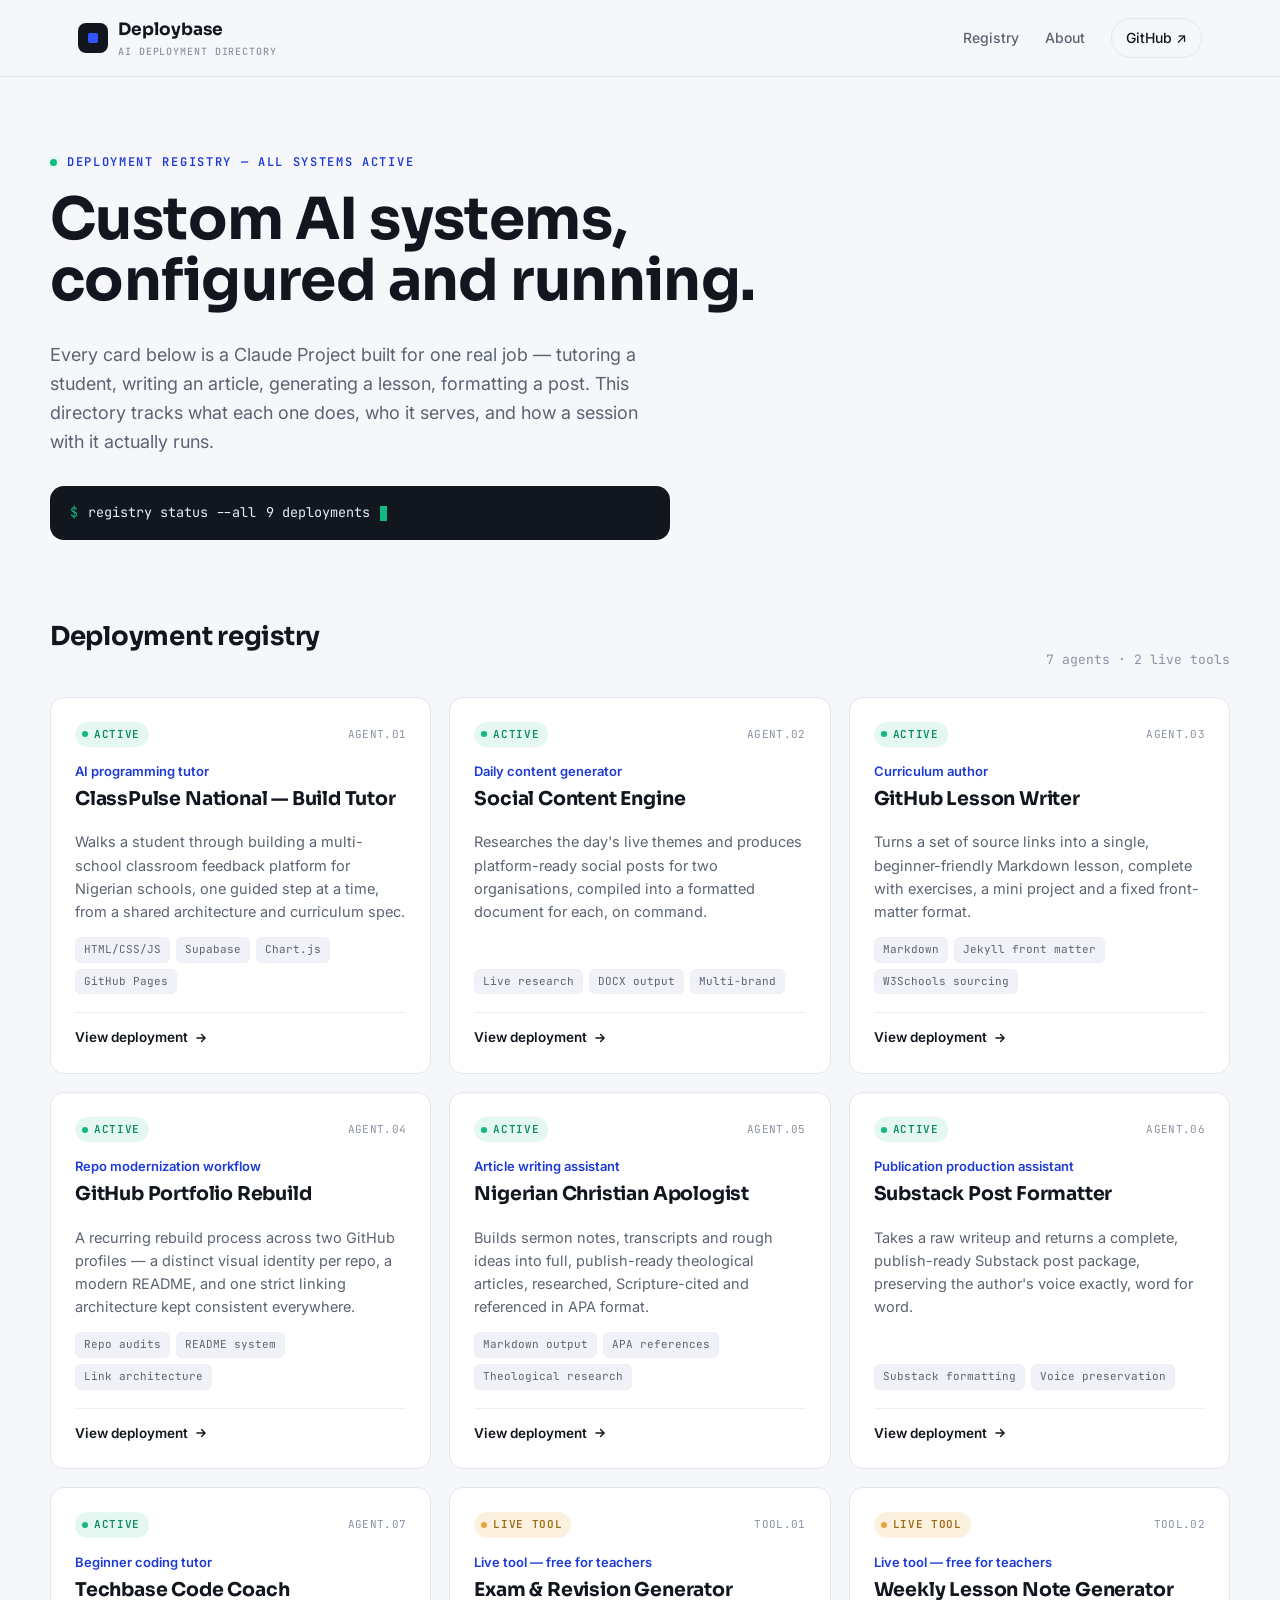
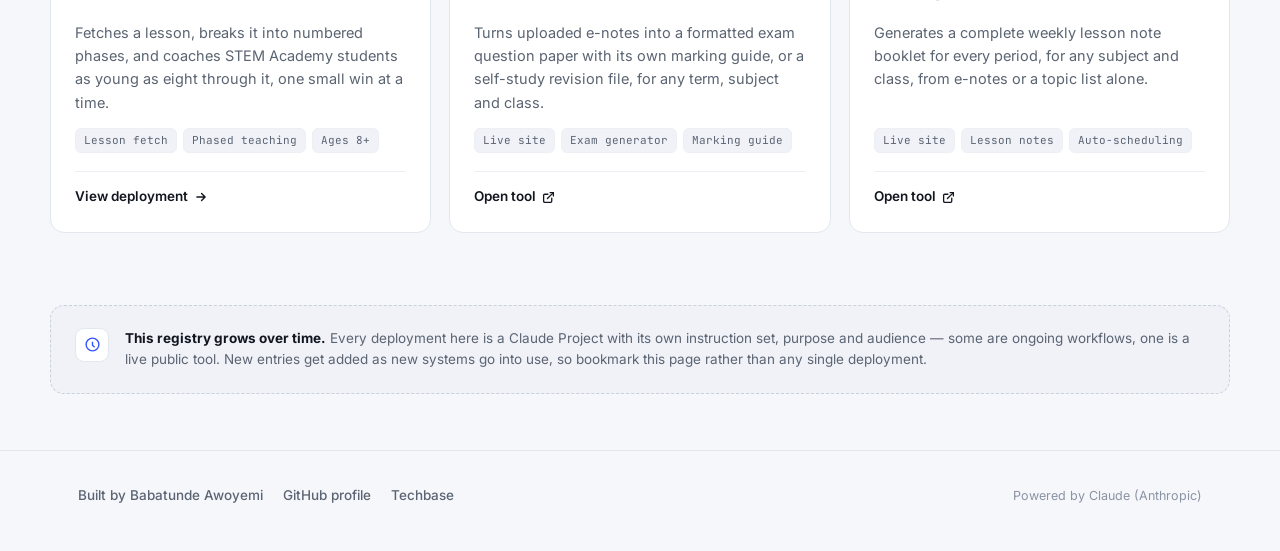
==== index.html @ 8029b816 "update" ====
<!doctype html>
<html lang="en">
<head>
<meta charset="utf-8">
<meta name="viewport" content="width=device-width, initial-scale=1">
<title>Deploybase — AI Deployment Directory</title>
<meta name="description" content="A directory of configured, deployed AI systems — programming tutors, content engines, writing assistants and live tools built by Babatunde Awoyemi / Techbase Consultant Services.">
<link rel="preconnect" href="https://fonts.googleapis.com">
<link rel="preconnect" href="https://fonts.gstatic.com" crossorigin>
<link href="https://fonts.googleapis.com/css2?family=Sora:wght@500;600;700&family=Inter:wght@400;500;600&family=JetBrains+Mono:wght@400;500;600;700&display=swap" rel="stylesheet">
<link rel="stylesheet" href="assets/css/style.css">
</head>
<body>

<header class="site-header">
  <div class="wrap bar">
    <div class="brand">
      <span class="brand-mark"></span>
      <div>
        Deploybase
        <small>AI deployment directory</small>
      </div>
    </div>
    <nav class="nav-links" data-nav>
      <a href="#registry">Registry</a>
      <a href="#about">About</a>
      <a class="cta" href="https://github.com/babatundeawo" target="_blank" rel="noopener">GitHub ↗</a>
    </nav>
    <button class="hamburger" data-hamburger aria-label="Open menu" aria-expanded="false"><span></span></button>
  </div>
</header>

<main>
  <section class="hero wrap">
    <div class="eyebrow"><span class="dot"></span>Deployment registry — all systems active</div>
    <h1>Custom AI systems, configured and running.</h1>
    <p class="lede">Every card below is a Claude Project built for one real job — tutoring a student, writing an article, generating a lesson, formatting a post. This directory tracks what each one does, who it serves, and how a session with it actually runs.</p>
    <div class="terminal">
      <span class="prompt">$</span> registry status --all
      <span id="term-count" class="mono">…</span>
      <span class="cursor"></span>
    </div>
  </section>

  <section class="section wrap" id="registry">
    <div class="section-head">
      <h2>Deployment registry</h2>
      <span class="count" id="deploy-count">loading…</span>
    </div>
    <div class="grid" id="deploy-grid">
      <p>Loading registry…</p>
    </div>
  </section>

  <section class="section wrap" id="about">
    <div class="note-card">
      <div class="icon">
        <svg width="17" height="17" viewBox="0 0 24 24" fill="none" stroke="#3355FF" stroke-width="2"><circle cx="12" cy="12" r="9"/><path d="M12 8v5l3 3"/></svg>
      </div>
      <p><strong>This registry grows over time.</strong> Every deployment here is a Claude Project with its own instruction set, purpose and audience — some are ongoing workflows, one is a live public tool. New entries get added as new systems go into use, so bookmark this page rather than any single deployment.</p>
    </div>
  </section>
</main>

<footer class="site-footer">
  <div class="wrap row">
    <div class="links">
      <span>Built by <a href="https://babatundeawo.github.io/" target="_blank" rel="noopener">Babatunde Awoyemi</a></span>
      <a href="https://github.com/babatundeawo" target="_blank" rel="noopener">GitHub profile</a>
      <a href="https://github.com/techbaseng" target="_blank" rel="noopener">Techbase</a>
    </div>
    <span class="fine">Powered by Claude (Anthropic)</span>
  </div>
</footer>

<script src="assets/data/projects.js"></script>
<script src="assets/js/main.js"></script>
</body>
</html>
---- assets/css/style.css ----
/* =========================================================
   Deploybase — AI Deployment Directory
   Design tokens
========================================================= */
:root{
  --paper:      #F6F7FB;
  --surface:    #FFFFFF;
  --surface-2:  #F0F2F8;
  --ink:        #12161F;
  --ink-soft:   #5B6472;
  --ink-faint:  #8A93A3;
  --line:       #E2E6EE;
  --line-soft:  #EDEFF5;
  --accent:     #3355FF;
  --accent-ink: #1E3AD6;
  --accent-soft:#EAEEFF;
  --live:       #10B981;
  --live-soft:  #E4F8F1;
  --amber:      #E8A33D;
  --amber-soft: #FCF1DF;

  --font-display: 'Sora', 'Segoe UI', sans-serif;
  --font-body:    'Inter', 'Segoe UI', sans-serif;
  --font-mono:    'JetBrains Mono', 'SFMono-Regular', Consolas, monospace;

  --radius: 14px;
  --radius-sm: 8px;
  --max: 1180px;
}

*{ box-sizing:border-box; }
html{ scroll-behavior:smooth; }
body{
  margin:0;
  background:var(--paper);
  color:var(--ink);
  font-family:var(--font-body);
  font-size:16px;
  line-height:1.6;
  -webkit-font-smoothing:antialiased;
}
img{ max-width:100%; display:block; }
a{ color:inherit; text-decoration:none; }
:focus-visible{ outline:2px solid var(--accent); outline-offset:3px; border-radius:4px; }

.wrap{ max-width:var(--max); margin:0 auto; padding:0 28px; }

h1,h2,h3{ font-family:var(--font-display); font-weight:700; margin:0 0 .5em; letter-spacing:-0.01em; }
p{ margin:0 0 1em; color:var(--ink-soft); }
code, .mono{ font-family:var(--font-mono); }

/* =========================================================
   Header
========================================================= */
.site-header{
  position:sticky; top:0; z-index:40;
  background:rgba(246,247,251,0.86);
  backdrop-filter:blur(10px);
  border-bottom:1px solid var(--line);
}
.site-header .bar{
  display:flex; align-items:center; justify-content:space-between;
  padding:16px 28px;
}
.brand{ display:flex; align-items:center; gap:10px; font-family:var(--font-display); font-weight:700; font-size:17px; color:var(--ink); }
.brand-mark{
  width:30px; height:30px; border-radius:8px;
  background:var(--ink);
  display:flex; align-items:center; justify-content:center;
  position:relative;
}
.brand-mark::before{
  content:"";
  width:10px; height:10px; border-radius:2px;
  background:var(--accent);
}
.brand small{
  display:block; font-family:var(--font-mono); font-weight:500; font-size:10px;
  letter-spacing:.09em; color:var(--ink-faint); text-transform:uppercase; margin-top:1px;
}
.nav-links{ display:flex; align-items:center; gap:26px; font-size:14px; font-weight:500; }
.nav-links a{ color:var(--ink-soft); transition:color .15s ease; }
.nav-links a:hover{ color:var(--ink); }
.nav-links .cta{
  color:var(--ink); border:1px solid var(--line); padding:8px 14px; border-radius:999px;
  display:flex; align-items:center; gap:6px;
}
.nav-links .cta:hover{ border-color:var(--accent); color:var(--accent-ink); }

/* Hamburger (hidden on desktop, shown at the mobile breakpoint below) */
.hamburger{
  display:none; background:none; border:1px solid var(--line); border-radius:8px;
  width:38px; height:38px; cursor:pointer; flex-shrink:0;
}
.hamburger span, .hamburger::before, .hamburger::after{
  content:""; display:block; height:2px; background:var(--ink); margin:5px auto; width:18px;
}
.back-link{
  display:inline-flex; align-items:center; gap:6px; font-size:13px; font-weight:600;
  color:var(--ink-soft); font-family:var(--font-mono); letter-spacing:.02em;
}
.back-link:hover{ color:var(--accent-ink); }

/* =========================================================
   Hero / status strip
========================================================= */
.hero{ padding:76px 0 40px; }
.eyebrow{
  font-family:var(--font-mono); font-size:12px; letter-spacing:.14em; text-transform:uppercase;
  color:var(--accent-ink); font-weight:600; margin-bottom:18px; display:flex; align-items:center; gap:10px;
}
.eyebrow .dot{ width:7px; height:7px; border-radius:50%; background:var(--live); box-shadow:0 0 0 3px var(--live-soft); }
.hero h1{ font-size:clamp(34px, 5.4vw, 58px); line-height:1.05; max-width:780px; }
.hero .lede{ font-size:18px; max-width:600px; color:var(--ink-soft); margin-bottom:30px; }

.terminal{
  background:var(--ink); color:#E7EBFF; border-radius:var(--radius);
  padding:16px 20px; font-family:var(--font-mono); font-size:13.5px;
  display:flex; align-items:center; gap:10px; max-width:620px; overflow-x:auto;
  white-space:nowrap;
}
.terminal .prompt{ color:var(--live); }
.terminal .cursor{
  display:inline-block; width:7px; height:15px; background:var(--live);
  animation:blink 1.1s steps(1) infinite; vertical-align:-2px;
}
@keyframes blink{ 50%{ opacity:0; } }

/* =========================================================
   Section headers
========================================================= */
.section{ padding:36px 0; }
.section-head{ display:flex; align-items:flex-end; justify-content:space-between; gap:20px; margin-bottom:26px; flex-wrap:wrap; }
.section-head h2{ font-size:26px; }
.section-head .count{ font-family:var(--font-mono); font-size:13px; color:var(--ink-faint); }

/* =========================================================
   Deployment cards (hub grid)
========================================================= */
.grid{ display:grid; grid-template-columns:repeat(auto-fill, minmax(320px, 1fr)); gap:18px; }

.card{
  background:var(--surface); border:1px solid var(--line); border-radius:var(--radius);
  padding:24px; display:flex; flex-direction:column; gap:14px;
  transition:transform .18s ease, box-shadow .18s ease, border-color .18s ease;
}
.card:hover{ transform:translateY(-3px); box-shadow:0 14px 30px -18px rgba(18,22,31,0.28); border-color:#D7DDEA; }

.card-top{ display:flex; align-items:center; justify-content:space-between; }
.status{
  display:inline-flex; align-items:center; gap:6px; font-family:var(--font-mono); font-size:11px;
  font-weight:600; letter-spacing:.06em; text-transform:uppercase; padding:4px 9px 4px 7px;
  border-radius:999px; background:var(--live-soft); color:#0C8A63;
}
.status .dot{ width:6px; height:6px; border-radius:50%; background:var(--live); }
.status.tool{ background:var(--amber-soft); color:#9C6A16; }
.status.tool .dot{ background:var(--amber); }
.card-id{ font-family:var(--font-mono); font-size:11px; color:var(--ink-faint); letter-spacing:.03em; }

.card h3{ font-size:19px; margin-bottom:2px; }
.card .role{ font-size:13px; font-weight:600; color:var(--accent-ink); margin-bottom:2px; }
.card p{ font-size:14.5px; margin-bottom:0; flex:1; }

.chips{ display:flex; flex-wrap:wrap; gap:6px; }
.chip{
  font-family:var(--font-mono); font-size:11px; color:var(--ink-soft); background:var(--surface-2);
  border:1px solid var(--line-soft); padding:3px 8px; border-radius:6px;
}

.card-cta{
  display:flex; align-items:center; gap:6px; font-size:13.5px; font-weight:600; color:var(--ink);
  margin-top:4px; padding-top:14px; border-top:1px solid var(--line-soft);
}
.card:hover .card-cta{ color:var(--accent-ink); }
.card-cta svg{ transition:transform .18s ease; }
.card:hover .card-cta svg{ transform:translateX(3px); }

/* =========================================================
   Note / callout card
========================================================= */
.note-card{
  border:1px dashed #C9D0DE; border-radius:var(--radius); padding:22px 24px;
  display:flex; gap:16px; align-items:flex-start; background:var(--surface-2);
}
.note-card .icon{ width:34px; height:34px; border-radius:9px; background:var(--surface); border:1px solid var(--line); display:flex; align-items:center; justify-content:center; flex-shrink:0; }
.note-card p{ margin:0; font-size:13.5px; }
.note-card strong{ color:var(--ink); }

/* =========================================================
   Project detail page
========================================================= */
.page-head{ padding:52px 0 30px; border-bottom:1px solid var(--line); }
.page-head .meta-row{ display:flex; align-items:center; gap:12px; margin-bottom:18px; flex-wrap:wrap; }
.page-head h1{ font-size:clamp(30px,4.6vw,44px); max-width:760px; }
.page-head .role{ font-family:var(--font-mono); font-size:13.5px; color:var(--accent-ink); font-weight:600; margin-bottom:14px; }
.page-head .lede{ font-size:17px; max-width:700px; }

.meta-grid{
  display:grid; grid-template-columns:repeat(auto-fit,minmax(150px,1fr)); gap:1px;
  background:var(--line); border:1px solid var(--line); border-radius:var(--radius-sm); overflow:hidden; margin-top:24px;
}
.meta-grid .cell{ background:var(--surface); padding:14px 16px; }
.meta-grid .cell .label{ font-family:var(--font-mono); font-size:10.5px; letter-spacing:.08em; text-transform:uppercase; color:var(--ink-faint); margin-bottom:5px; }
.meta-grid .cell .value{ font-size:14px; font-weight:600; color:var(--ink); }

.content{ padding:44px 0; }
.content .block{ margin-bottom:44px; }
.content h2{ font-size:22px; margin-bottom:14px; }
.content h2 .tag{ font-family:var(--font-mono); font-size:12px; color:var(--ink-faint); font-weight:500; margin-right:10px; }
.content .lead-text{ font-size:16px; }
.content ul, .content ol{ padding-left:20px; margin:0 0 1em; color:var(--ink-soft); }
.content li{ margin-bottom:8px; }
.content li strong{ color:var(--ink); }

.step-list{ list-style:none; padding:0; margin:0; counter-reset:step; display:flex; flex-direction:column; gap:0; }
.step-list li{
  counter-increment:step; position:relative; padding:18px 0 18px 46px; border-top:1px solid var(--line-soft);
  margin:0;
}
.step-list li:first-child{ border-top:none; }
.step-list li::before{
  content:counter(step, decimal-leading-zero); position:absolute; left:0; top:18px;
  font-family:var(--font-mono); font-size:12px; color:var(--accent-ink); font-weight:700;
  background:var(--accent-soft); width:26px; height:26px; border-radius:7px; display:flex; align-items:center; justify-content:center;
}
.step-list strong{ display:block; color:var(--ink); margin-bottom:3px; font-size:15px; }
.step-list span{ font-size:14px; color:var(--ink-soft); }

.rule-grid{ display:grid; grid-template-columns:repeat(auto-fit,minmax(260px,1fr)); gap:14px; }
.rule{ background:var(--surface); border:1px solid var(--line); border-radius:var(--radius-sm); padding:18px 20px; }
.rule .k{ font-family:var(--font-mono); font-size:11px; color:var(--accent-ink); text-transform:uppercase; letter-spacing:.06em; font-weight:700; margin-bottom:8px; }
.rule p{ font-size:14px; margin:0; }

table.flow{ width:100%; border-collapse:collapse; font-size:14px; }
table.flow th, table.flow td{ text-align:left; padding:12px 14px; border-bottom:1px solid var(--line-soft); }
table.flow th{ font-family:var(--font-mono); font-size:11px; text-transform:uppercase; letter-spacing:.06em; color:var(--ink-faint); font-weight:600; }
table.flow td.cmd{ font-family:var(--font-mono); color:var(--accent-ink); font-weight:600; white-space:nowrap; }

.stack-row{ display:flex; flex-wrap:wrap; gap:8px; }
.stack-row .chip{ font-size:12px; padding:5px 10px; }

.cta-band{
  border-radius:var(--radius); background:var(--ink); color:#fff; padding:34px 32px;
  display:flex; align-items:center; justify-content:space-between; gap:24px; flex-wrap:wrap;
}
.cta-band h3{ color:#fff; font-size:19px; margin-bottom:4px; }
.cta-band p{ color:#AEB6C9; margin:0; font-size:13.5px; }
.btn{
  display:inline-flex; align-items:center; gap:8px; background:var(--accent); color:#fff;
  padding:11px 18px; border-radius:999px; font-weight:600; font-size:14px; white-space:nowrap;
  transition:background .15s ease;
}
.btn:hover{ background:var(--accent-ink); }
.btn.ghost{ background:transparent; border:1px solid #3B4356; color:#fff; }
.btn.ghost:hover{ background:#1B2030; }

/* =========================================================
   Footer
========================================================= */
.site-footer{ border-top:1px solid var(--line); padding:34px 0 44px; margin-top:20px; }
.site-footer .row{ display:flex; justify-content:space-between; align-items:center; gap:20px; flex-wrap:wrap; }
.site-footer .links{ display:flex; gap:20px; font-size:13.5px; font-weight:500; color:var(--ink-soft); flex-wrap:wrap; }
.site-footer .links a:hover{ color:var(--accent-ink); }
.site-footer .fine{ font-size:12.5px; color:var(--ink-faint); }

@media (max-width:720px){
  .wrap{ padding:0 20px; }
  .site-header .bar{ padding:14px 20px; }

  .nav-links{
    position:fixed; inset:64px 16px auto 16px; z-index:50;
    flex-direction:column; align-items:stretch; gap:4px;
    background:var(--surface); border:1px solid var(--line); border-radius:var(--radius-sm);
    padding:12px; box-shadow:0 14px 30px -18px rgba(18,22,31,0.32);
    transform:translateY(-8px); opacity:0; pointer-events:none; transition:transform .18s ease, opacity .18s ease;
  }
  .nav-links.is-open{ transform:translateY(0); opacity:1; pointer-events:auto; }
  .nav-links a{ padding:10px 10px; border-radius:6px; }
  .nav-links .cta{ justify-content:center; }
  .hamburger{ display:block; }

  .hero{ padding:44px 0 28px; }
  .hero .lede{ font-size:16px; }
  .terminal{ font-size:12.5px; padding:14px 16px; }
  .grid{ grid-template-columns:1fr; }
  .card{ padding:20px; }
  .card-cta svg{ display:none; }

  .cta-band{ padding:26px 22px; flex-direction:column; align-items:flex-start; }
  .content{ padding:32px 0; }
  .page-head{ padding:38px 0 24px; }
  .site-footer .row{ flex-direction:column; align-items:flex-start; gap:10px; }
}

@media (max-width:400px){
  .wrap{ padding:0 16px; }
  .site-header .bar{ padding:12px 16px; }
}
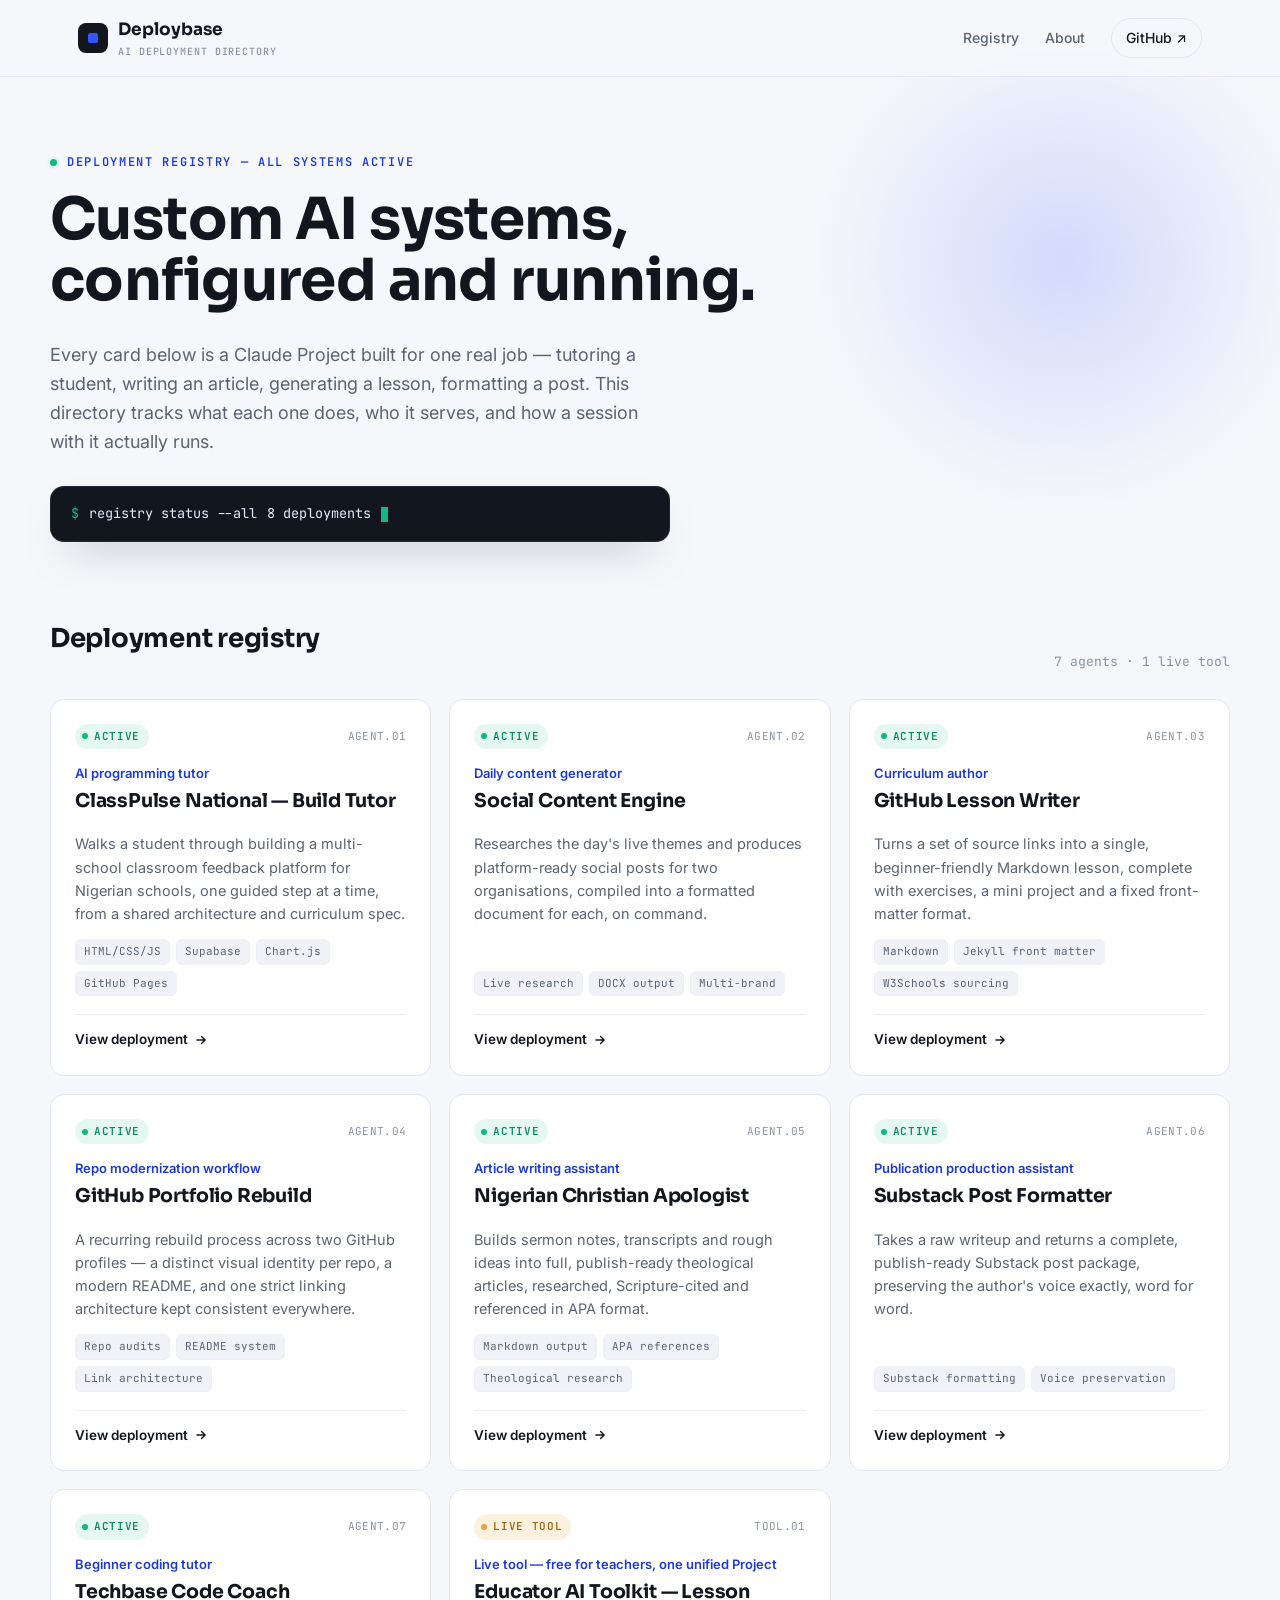
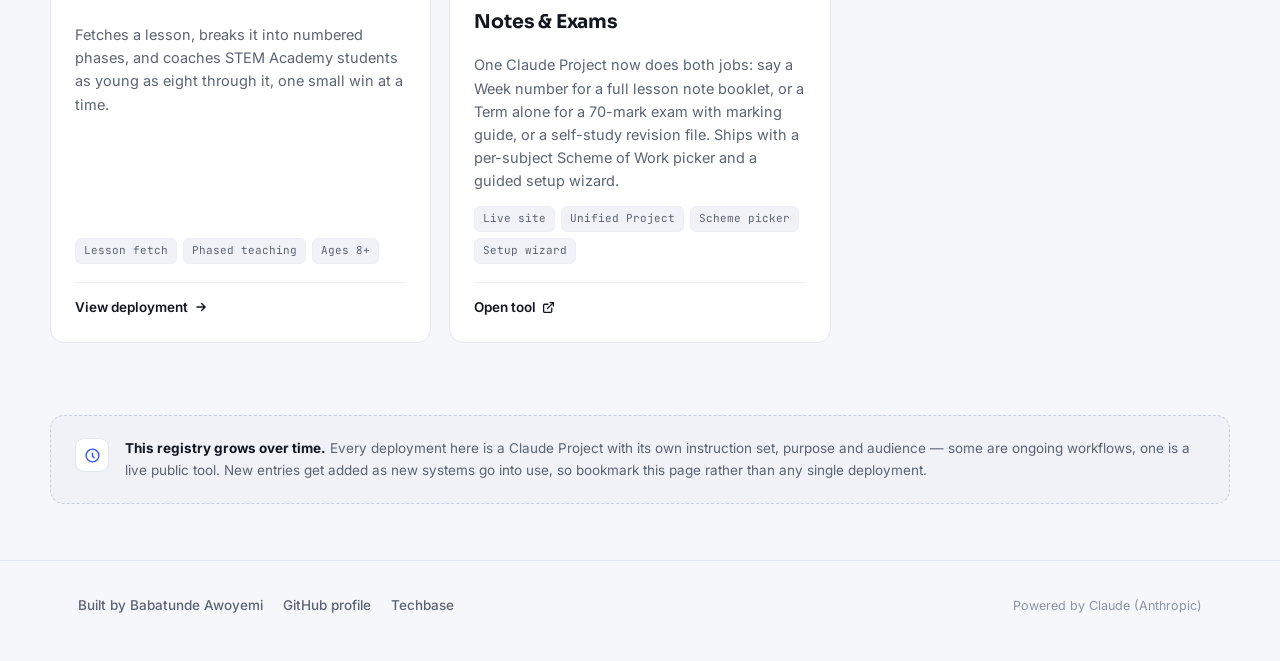
==== commit 47a8c888: "Add premium UI and consolidate educator tools Introduces a shared premium CSS/JS layer across Deploy" ====
--- a/index.html
+++ b/index.html
@@ -5,6 +5,13 @@
 <meta name="viewport" content="width=device-width, initial-scale=1">
 <title>Deploybase — AI Deployment Directory</title>
 <meta name="description" content="A directory of configured, deployed AI systems — programming tutors, content engines, writing assistants and live tools built by Babatunde Awoyemi / Techbase Consultant Services.">
+<meta name="theme-color" content="#3355FF">
+<link rel="icon" href="data:image/svg+xml,%3Csvg xmlns='http://www.w3.org/2000/svg' viewBox='0 0 24 24'%3E%3Crect width='24' height='24' rx='6' fill='%2312161F'/%3E%3Crect x='9' y='9' width='6' height='6' rx='1.5' fill='%233355FF'/%3E%3C/svg%3E">
+<meta property="og:type" content="website">
+<meta property="og:site_name" content="Deploybase">
+<meta property="og:title" content="Deploybase — AI Deployment Directory">
+<meta property="og:description" content="A directory of configured, deployed AI systems built by Babatunde Awoyemi / Techbase Consultant Services.">
+<meta name="twitter:card" content="summary">
 <link rel="preconnect" href="https://fonts.googleapis.com">
 <link rel="preconnect" href="https://fonts.gstatic.com" crossorigin>
 <link href="https://fonts.googleapis.com/css2?family=Sora:wght@500;600;700&family=Inter:wght@400;500;600&family=JetBrains+Mono:wght@400;500;600;700&display=swap" rel="stylesheet">
--- a/assets/css/style.css
+++ b/assets/css/style.css
@@ -296,3 +296,123 @@
   .wrap{ padding:0 16px; }
   .site-header .bar{ padding:12px 16px; }
 }
+
+/* =========================================================
+   Premium layer — senior-team pass
+========================================================= */
+
+/* ---- Smoother global motion ---- */
+a, .btn, .card, .status, .chip, .hamburger span, .nav-links .cta{
+  transition: transform .28s cubic-bezier(.22,1,.36,1), box-shadow .28s cubic-bezier(.22,1,.36,1),
+              background-color .2s ease, border-color .2s ease, color .2s ease, opacity .3s ease;
+}
+
+/* ---- Scroll progress bar ---- */
+.scroll-progress{
+  position:fixed; top:0; left:0; height:3px; width:0%; z-index:100;
+  background:linear-gradient(90deg, var(--accent), var(--live));
+  box-shadow:0 0 12px color-mix(in srgb, var(--accent) 55%, transparent);
+}
+
+/* ---- Header elevation on scroll ---- */
+.site-header{ transition:box-shadow .25s ease, background-color .25s ease, border-color .25s ease; }
+.site-header.is-scrolled{ box-shadow:0 10px 30px -18px rgba(18,22,31,.35); border-bottom-color:color-mix(in srgb, var(--accent) 20%, var(--line)); }
+
+/* ---- Back-to-top ---- */
+.back-to-top{
+  position:fixed; right:20px; bottom:20px; z-index:90;
+  width:44px; height:44px; border-radius:50%;
+  background:var(--ink); color:#fff; border:none; cursor:pointer;
+  display:flex; align-items:center; justify-content:center;
+  box-shadow:0 12px 28px -10px rgba(18,22,31,.45);
+  opacity:0; transform:translateY(12px) scale(.9); pointer-events:none;
+}
+.back-to-top svg{ width:18px; height:18px; }
+.back-to-top.is-visible{ opacity:1; transform:translateY(0) scale(1); pointer-events:auto; }
+.back-to-top:hover{ background:var(--accent); transform:translateY(-3px) scale(1.04); }
+
+/* ---- Buttons / CTA: shine sweep ---- */
+.btn, .nav-links .cta{ position:relative; overflow:hidden; isolation:isolate; }
+.btn::after, .nav-links .cta::after{
+  content:""; position:absolute; inset:0; z-index:-1;
+  background:linear-gradient(115deg, transparent 30%, color-mix(in srgb, white 30%, transparent) 48%, transparent 65%);
+  transform:translateX(-120%); transition:transform .55s ease;
+}
+.btn:hover::after, .nav-links .cta:hover::after{ transform:translateX(120%); }
+.btn:active{ transform:translateY(1px) scale(.98); }
+
+/* ---- Cards: depth + cursor spotlight ---- */
+.card{ isolation:isolate; }
+.card::before{
+  content:""; position:absolute; inset:0; z-index:-1; opacity:0; pointer-events:none; border-radius:inherit;
+  background:radial-gradient(220px circle at var(--mx,50%) var(--my,50%), color-mix(in srgb, var(--accent) 14%, transparent), transparent 70%);
+  transition:opacity .35s ease;
+}
+.card:hover::before{ opacity:1; }
+.card:hover{ box-shadow:0 22px 44px -22px rgba(18,22,31,.32), 0 2px 8px -2px rgba(18,22,31,.06); }
+
+/* ---- Eyebrow: live pulse ring ---- */
+.eyebrow .dot{ animation:pulse-ring 2.2s ease-out infinite; }
+@keyframes pulse-ring{
+  0%   { box-shadow:0 0 0 0 color-mix(in srgb, var(--live) 55%, transparent); }
+  70%  { box-shadow:0 0 0 9px color-mix(in srgb, var(--live) 0%, transparent); }
+  100% { box-shadow:0 0 0 0 color-mix(in srgb, var(--live) 0%, transparent); }
+}
+
+/* ---- Hero: drifting gradient orbs + refined terminal ---- */
+.hero{ position:relative; isolation:isolate; }
+.hero::after{
+  content:""; position:absolute; z-index:-1; inset:-15% -8% auto auto; width:520px; height:520px;
+  background:radial-gradient(circle, color-mix(in srgb, var(--accent) 18%, transparent), transparent 68%);
+  animation:drift 16s ease-in-out infinite alternate;
+}
+@keyframes drift{ from{ transform:translate(0,0) scale(1); } to{ transform:translate(-30px,24px) scale(1.08); } }
+.terminal{ box-shadow:0 20px 44px -22px rgba(18,22,31,.5); border:1px solid rgba(231,235,255,.08); }
+
+/* ---- Scroll-reveal ---- */
+.reveal{ opacity:0; transform:translateY(16px); transition:opacity .6s cubic-bezier(.22,1,.36,1), transform .6s cubic-bezier(.22,1,.36,1); }
+.reveal.is-visible{ opacity:1; transform:translateY(0); }
+
+/* ---- Hamburger → X morph ---- */
+.hamburger[aria-expanded="true"] span{ background:transparent; }
+.hamburger[aria-expanded="true"]::before{ transform:translateY(5px) rotate(45deg); }
+.hamburger[aria-expanded="true"]::after{ transform:translateY(-5px) rotate(-45deg); }
+.hamburger::before, .hamburger::after{ transition:transform .2s ease; }
+
+/* ---- Footer link underline sweep ---- */
+.site-footer .links a{ position:relative; }
+.site-footer .links a::after{
+  content:""; position:absolute; left:0; right:100%; bottom:-3px; height:1px; background:var(--accent-ink);
+  transition:right .22s ease;
+}
+.site-footer .links a:hover::after{ right:0; }
+
+/* ---- Reduced motion ---- */
+@media (prefers-reduced-motion: reduce){
+  *, *::before, *::after{ animation-duration:.001ms !important; animation-iteration-count:1 !important; transition-duration:.001ms !important; }
+  .reveal{ opacity:1; transform:none; }
+}
+
+/* ---- Auto dark mode (follows system) ---- */
+@media (prefers-color-scheme: dark){
+  :root{
+    --paper:     #0B0C10;
+    --surface:   #14161C;
+    --surface-2: #1B1E26;
+    --ink:       #EDEFF5;
+    --ink-soft:  #A9AFBD;
+    --ink-faint: #757D8C;
+    --line:      #262A35;
+    --line-soft: #1F222B;
+    --accent-soft:#1B2140;
+    --live-soft: #0E2A22;
+    --amber-soft:#2B2210;
+  }
+  .site-header{ background:color-mix(in srgb, var(--paper) 80%, transparent); }
+  .terminal{ background:#000; }
+  .cta-band{ background:#000; }
+}
+
+@media (max-width:480px){
+  .back-to-top{ right:14px; bottom:14px; width:40px; height:40px; }
+}
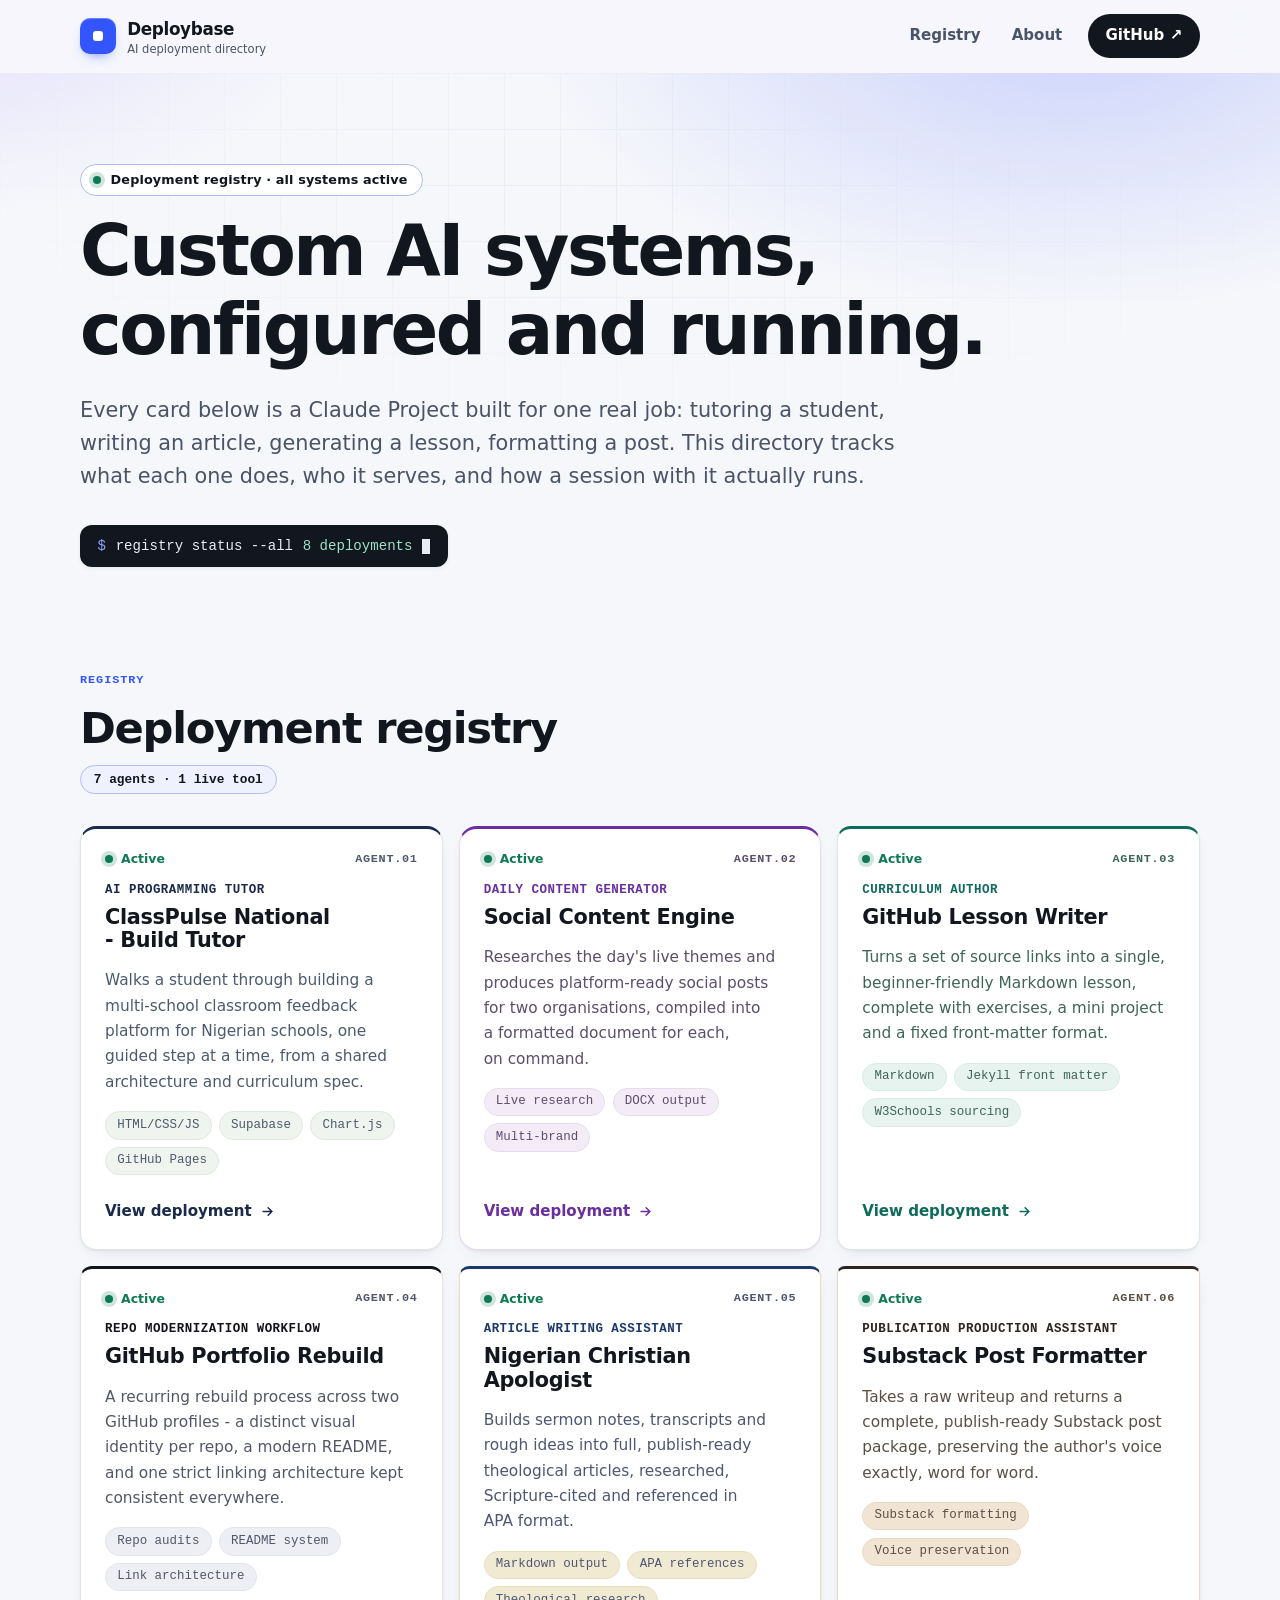
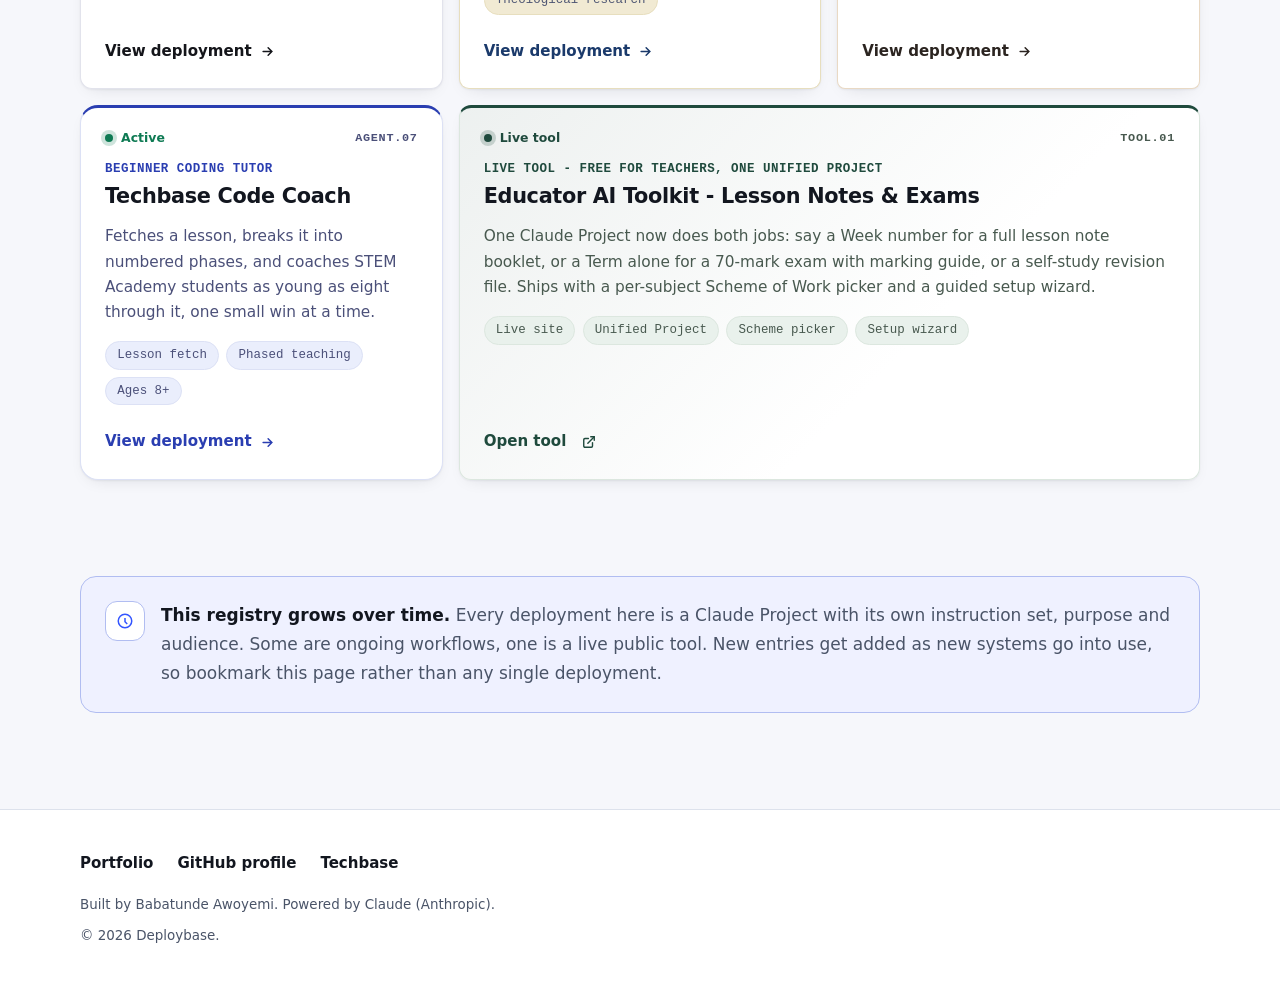
==== commit f63369ad: "update" ====
--- a/index.html
+++ b/index.html
@@ -1,86 +1,202 @@
 <!doctype html>
-<html lang="en">
+<html lang="en" data-theme="deploybase">
 <head>
 <meta charset="utf-8">
-<meta name="viewport" content="width=device-width, initial-scale=1">
-<title>Deploybase — AI Deployment Directory</title>
-<meta name="description" content="A directory of configured, deployed AI systems — programming tutors, content engines, writing assistants and live tools built by Babatunde Awoyemi / Techbase Consultant Services.">
-<meta name="theme-color" content="#3355FF">
-<link rel="icon" href="data:image/svg+xml,%3Csvg xmlns='http://www.w3.org/2000/svg' viewBox='0 0 24 24'%3E%3Crect width='24' height='24' rx='6' fill='%2312161F'/%3E%3Crect x='9' y='9' width='6' height='6' rx='1.5' fill='%233355FF'/%3E%3C/svg%3E">
+<meta name="viewport" content="width=device-width, initial-scale=1, viewport-fit=cover">
+<title>Deploybase - AI Deployment Directory</title>
+<meta name="description" content="A directory of configured, deployed AI systems: programming tutors, content engines, writing assistants and live tools built by Babatunde Awoyemi / Techbase Consultant Services.">
+<link rel="canonical" href="https://babatundeawo.github.io/deploybase/">
+<meta name="theme-color" content="#3355ff">
+<meta http-equiv="Content-Security-Policy" content="default-src 'self'; script-src 'self'; style-src 'self' https://fonts.googleapis.com; font-src https://fonts.gstatic.com; img-src 'self' data:; connect-src 'self'; base-uri 'self'; form-action 'none'; object-src 'none'">
+<meta name="referrer" content="strict-origin-when-cross-origin">
+<link rel="icon" href="favicon.svg" type="image/svg+xml">
+<link rel="icon" href="favicon.ico" sizes="48x48">
+<link rel="apple-touch-icon" href="apple-touch-icon.png">
+<link rel="manifest" href="manifest.webmanifest">
 <meta property="og:type" content="website">
 <meta property="og:site_name" content="Deploybase">
-<meta property="og:title" content="Deploybase — AI Deployment Directory">
-<meta property="og:description" content="A directory of configured, deployed AI systems built by Babatunde Awoyemi / Techbase Consultant Services.">
-<meta name="twitter:card" content="summary">
+<meta property="og:title" content="Deploybase - AI Deployment Directory">
+<meta property="og:description" content="A directory of configured, deployed AI systems: programming tutors, content engines, writing assistants and live tools built by Babatunde Awoyemi / Techbase Consultant Services.">
+<meta property="og:url" content="https://babatundeawo.github.io/deploybase/">
+<meta property="og:image" content="https://babatundeawo.github.io/deploybase/assets/img/og/deploybase.png">
+<meta property="og:image:width" content="1200">
+<meta property="og:image:height" content="630">
+<meta property="og:image:alt" content="Deploybase - AI Deployment Directory">
+<meta name="twitter:card" content="summary_large_image">
+<meta name="twitter:title" content="Deploybase - AI Deployment Directory">
+<meta name="twitter:description" content="A directory of configured, deployed AI systems: programming tutors, content engines, writing assistants and live tools built by Babatunde Awoyemi / Techbase Consultant Services.">
+<meta name="twitter:image" content="https://babatundeawo.github.io/deploybase/assets/img/og/deploybase.png">
 <link rel="preconnect" href="https://fonts.googleapis.com">
 <link rel="preconnect" href="https://fonts.gstatic.com" crossorigin>
-<link href="https://fonts.googleapis.com/css2?family=Sora:wght@500;600;700&family=Inter:wght@400;500;600&family=JetBrains+Mono:wght@400;500;600;700&display=swap" rel="stylesheet">
-<link rel="stylesheet" href="assets/css/style.css">
+<link rel="stylesheet" href="https://fonts.googleapis.com/css2?family=Sora:wght@500;600;700&family=Inter:wght@400;500;600&family=JetBrains+Mono:wght@500;600&display=swap">
+<link rel="stylesheet" href="assets/css/site.css">
+<link rel="stylesheet" href="assets/css/themes.css">
+<script src="assets/js/site.js" defer></script>
+<!-- ld:start -->
+<script type="application/ld+json">{"@context":"https://schema.org","@type":"CollectionPage","name":"Deploybase - AI Deployment Directory","url":"https://babatundeawo.github.io/deploybase/","inLanguage":"en","author":{"@type":"Person","name":"Babatunde Awoyemi","url":"https://babatundeawo.github.io/"},"mainEntity":{"@type":"ItemList","numberOfItems":8,"itemListElement":[{"@type":"ListItem","position":1,"name":"ClassPulse National - Build Tutor","url":"https://babatundeawo.github.io/deploybase/classpulse-national/"},{"@type":"ListItem","position":2,"name":"Social Content Engine","url":"https://babatundeawo.github.io/deploybase/social-content-engine/"},{"@type":"ListItem","position":3,"name":"GitHub Lesson Writer","url":"https://babatundeawo.github.io/deploybase/github-lesson-writer/"},{"@type":"ListItem","position":4,"name":"GitHub Portfolio Rebuild","url":"https://babatundeawo.github.io/deploybase/github-portfolio-rebuild/"},{"@type":"ListItem","position":5,"name":"Nigerian Christian Apologist","url":"https://babatundeawo.github.io/deploybase/nigerian-christian-apologist/"},{"@type":"ListItem","position":6,"name":"Substack Post Formatter","url":"https://babatundeawo.github.io/deploybase/substack-post-formatter/"},{"@type":"ListItem","position":7,"name":"Techbase Code Coach","url":"https://babatundeawo.github.io/deploybase/techbase-code-coach/"},{"@type":"ListItem","position":8,"name":"Educator AI Toolkit - Lesson Notes & Exams","url":"https://babatundeawo.github.io/educator-ai-toolkit/"}]}}</script>
+<!-- ld:end -->
 </head>
 <body>
-
+<a class="skip-link" href="#main">Skip to content</a>
 <header class="site-header">
-  <div class="wrap bar">
-    <div class="brand">
-      <span class="brand-mark"></span>
-      <div>
-        Deploybase
-        <small>AI deployment directory</small>
-      </div>
-    </div>
-    <nav class="nav-links" data-nav>
-      <a href="#registry">Registry</a>
-      <a href="#about">About</a>
-      <a class="cta" href="https://github.com/babatundeawo" target="_blank" rel="noopener">GitHub ↗</a>
+  <div class="container bar">
+    <a class="brand" href="./"><span class="brand-mark"><span class="mark-core"></span></span><span>Deploybase<small>AI deployment directory</small></span></a>
+    <nav class="nav" id="site-nav" data-nav aria-label="Primary">
+    <a href="#registry">Registry</a>
+    <a href="#about">About</a>
+    <a class="cta" href="https://github.com/babatundeawo" target="_blank" rel="noopener noreferrer">GitHub <span aria-hidden="true">&nearr;</span><span class="sr-only">(opens in a new tab)</span></a>
     </nav>
-    <button class="hamburger" data-hamburger aria-label="Open menu" aria-expanded="false"><span></span></button>
+    <button class="hamburger" type="button" data-hamburger aria-label="Open menu" aria-expanded="false" aria-controls="site-nav"><span class="bars"></span></button>
   </div>
+  <noscript><div class="container nav-noscript"><a href="#registry">Registry</a> <a href="#about">About</a> <a class="cta" href="https://github.com/babatundeawo" target="_blank" rel="noopener noreferrer">GitHub <span aria-hidden="true">&nearr;</span><span class="sr-only">(opens in a new tab)</span></a></div></noscript>
 </header>
-
-<main>
-  <section class="hero wrap">
-    <div class="eyebrow"><span class="dot"></span>Deployment registry — all systems active</div>
-    <h1>Custom AI systems, configured and running.</h1>
-    <p class="lede">Every card below is a Claude Project built for one real job — tutoring a student, writing an article, generating a lesson, formatting a post. This directory tracks what each one does, who it serves, and how a session with it actually runs.</p>
-    <div class="terminal">
-      <span class="prompt">$</span> registry status --all
-      <span id="term-count" class="mono">…</span>
-      <span class="cursor"></span>
+<main id="main">
+  <section class="hero">
+    <div class="container">
+      <div class="eyebrow"><span class="dot" aria-hidden="true"></span>Deployment registry &middot; all systems active</div>
+      <h1>Custom AI systems, configured and running.</h1>
+      <p class="lede">Every card below is a Claude Project built for one real job: tutoring a student, writing an article, generating a lesson, formatting a post. This directory tracks what each one does, who it serves, and how a session with it actually runs.</p>
+      <p class="terminal"><span class="prompt" aria-hidden="true">$</span> <span>registry status --all</span> <span class="out"><!-- terminal:start -->8 deployments<!-- terminal:end --></span><span class="cursor" aria-hidden="true"></span></p>
     </div>
   </section>
 
-  <section class="section wrap" id="registry">
-    <div class="section-head">
-      <h2>Deployment registry</h2>
-      <span class="count" id="deploy-count">loading…</span>
-    </div>
-    <div class="grid" id="deploy-grid">
-      <p>Loading registry…</p>
+  <section class="section" id="registry" aria-labelledby="registry-title">
+    <div class="container">
+      <div class="section-head">
+        <span class="tag">Registry</span>
+        <h2 id="registry-title">Deployment registry</h2>
+        <span class="count"><!-- count:start -->7 agents &middot; 1 live tool<!-- count:end --></span>
+      </div>
+      <div class="registry">
+<!-- registry:start -->
+        <a class="card" data-theme="classpulse-national" href="classpulse-national/">
+          <div class="card-top">
+            <span class="status"><span class="dot" aria-hidden="true"></span>Active</span>
+            <span class="card-id">AGENT.01</span>
+          </div>
+          <div>
+            <div class="role">AI programming tutor</div>
+            <h3>ClassPulse National - Build Tutor</h3>
+          </div>
+          <p>Walks a student through building a multi-school classroom feedback platform for Nigerian schools, one guided step at a time, from a shared architecture and curriculum spec.</p>
+          <div class="chips"><span class="chip">HTML/CSS/JS</span><span class="chip">Supabase</span><span class="chip">Chart.js</span><span class="chip">GitHub Pages</span></div>
+          <div class="card-cta">View deployment <svg width="15" height="15" viewBox="0 0 24 24" fill="none" stroke="currentColor" stroke-width="2.4" stroke-linecap="round" aria-hidden="true" focusable="false"><path d="M5 12h14M13 6l6 6-6 6"/></svg></div>
+        </a>
+        <a class="card" data-theme="social-content-engine" href="social-content-engine/">
+          <div class="card-top">
+            <span class="status"><span class="dot" aria-hidden="true"></span>Active</span>
+            <span class="card-id">AGENT.02</span>
+          </div>
+          <div>
+            <div class="role">Daily content generator</div>
+            <h3>Social Content Engine</h3>
+          </div>
+          <p>Researches the day's live themes and produces platform-ready social posts for two organisations, compiled into a formatted document for each, on command.</p>
+          <div class="chips"><span class="chip">Live research</span><span class="chip">DOCX output</span><span class="chip">Multi-brand</span></div>
+          <div class="card-cta">View deployment <svg width="15" height="15" viewBox="0 0 24 24" fill="none" stroke="currentColor" stroke-width="2.4" stroke-linecap="round" aria-hidden="true" focusable="false"><path d="M5 12h14M13 6l6 6-6 6"/></svg></div>
+        </a>
+        <a class="card" data-theme="github-lesson-writer" href="github-lesson-writer/">
+          <div class="card-top">
+            <span class="status"><span class="dot" aria-hidden="true"></span>Active</span>
+            <span class="card-id">AGENT.03</span>
+          </div>
+          <div>
+            <div class="role">Curriculum author</div>
+            <h3>GitHub Lesson Writer</h3>
+          </div>
+          <p>Turns a set of source links into a single, beginner-friendly Markdown lesson, complete with exercises, a mini project and a fixed front-matter format.</p>
+          <div class="chips"><span class="chip">Markdown</span><span class="chip">Jekyll front matter</span><span class="chip">W3Schools sourcing</span></div>
+          <div class="card-cta">View deployment <svg width="15" height="15" viewBox="0 0 24 24" fill="none" stroke="currentColor" stroke-width="2.4" stroke-linecap="round" aria-hidden="true" focusable="false"><path d="M5 12h14M13 6l6 6-6 6"/></svg></div>
+        </a>
+        <a class="card" data-theme="github-portfolio-rebuild" href="github-portfolio-rebuild/">
+          <div class="card-top">
+            <span class="status"><span class="dot" aria-hidden="true"></span>Active</span>
+            <span class="card-id">AGENT.04</span>
+          </div>
+          <div>
+            <div class="role">Repo modernization workflow</div>
+            <h3>GitHub Portfolio Rebuild</h3>
+          </div>
+          <p>A recurring rebuild process across two GitHub profiles - a distinct visual identity per repo, a modern README, and one strict linking architecture kept consistent everywhere.</p>
+          <div class="chips"><span class="chip">Repo audits</span><span class="chip">README system</span><span class="chip">Link architecture</span></div>
+          <div class="card-cta">View deployment <svg width="15" height="15" viewBox="0 0 24 24" fill="none" stroke="currentColor" stroke-width="2.4" stroke-linecap="round" aria-hidden="true" focusable="false"><path d="M5 12h14M13 6l6 6-6 6"/></svg></div>
+        </a>
+        <a class="card" data-theme="nigerian-christian-apologist" href="nigerian-christian-apologist/">
+          <div class="card-top">
+            <span class="status"><span class="dot" aria-hidden="true"></span>Active</span>
+            <span class="card-id">AGENT.05</span>
+          </div>
+          <div>
+            <div class="role">Article writing assistant</div>
+            <h3>Nigerian Christian Apologist</h3>
+          </div>
+          <p>Builds sermon notes, transcripts and rough ideas into full, publish-ready theological articles, researched, Scripture-cited and referenced in APA format.</p>
+          <div class="chips"><span class="chip">Markdown output</span><span class="chip">APA references</span><span class="chip">Theological research</span></div>
+          <div class="card-cta">View deployment <svg width="15" height="15" viewBox="0 0 24 24" fill="none" stroke="currentColor" stroke-width="2.4" stroke-linecap="round" aria-hidden="true" focusable="false"><path d="M5 12h14M13 6l6 6-6 6"/></svg></div>
+        </a>
+        <a class="card" data-theme="substack-post-formatter" href="substack-post-formatter/">
+          <div class="card-top">
+            <span class="status"><span class="dot" aria-hidden="true"></span>Active</span>
+            <span class="card-id">AGENT.06</span>
+          </div>
+          <div>
+            <div class="role">Publication production assistant</div>
+            <h3>Substack Post Formatter</h3>
+          </div>
+          <p>Takes a raw writeup and returns a complete, publish-ready Substack post package, preserving the author's voice exactly, word for word.</p>
+          <div class="chips"><span class="chip">Substack formatting</span><span class="chip">Voice preservation</span></div>
+          <div class="card-cta">View deployment <svg width="15" height="15" viewBox="0 0 24 24" fill="none" stroke="currentColor" stroke-width="2.4" stroke-linecap="round" aria-hidden="true" focusable="false"><path d="M5 12h14M13 6l6 6-6 6"/></svg></div>
+        </a>
+        <a class="card" data-theme="techbase-code-coach" href="techbase-code-coach/">
+          <div class="card-top">
+            <span class="status"><span class="dot" aria-hidden="true"></span>Active</span>
+            <span class="card-id">AGENT.07</span>
+          </div>
+          <div>
+            <div class="role">Beginner coding tutor</div>
+            <h3>Techbase Code Coach</h3>
+          </div>
+          <p>Fetches a lesson, breaks it into numbered phases, and coaches STEM Academy students as young as eight through it, one small win at a time.</p>
+          <div class="chips"><span class="chip">Lesson fetch</span><span class="chip">Phased teaching</span><span class="chip">Ages 8+</span></div>
+          <div class="card-cta">View deployment <svg width="15" height="15" viewBox="0 0 24 24" fill="none" stroke="currentColor" stroke-width="2.4" stroke-linecap="round" aria-hidden="true" focusable="false"><path d="M5 12h14M13 6l6 6-6 6"/></svg></div>
+        </a>
+        <a class="card is-tool" data-theme="lesson-note-generator" href="https://babatundeawo.github.io/educator-ai-toolkit/" target="_blank" rel="noopener noreferrer">
+          <div class="card-top">
+            <span class="status tool"><span class="dot" aria-hidden="true"></span>Live tool</span>
+            <span class="card-id">TOOL.01</span>
+          </div>
+          <div>
+            <div class="role">Live tool - free for teachers, one unified Project</div>
+            <h3>Educator AI Toolkit - Lesson Notes &amp; Exams</h3>
+          </div>
+          <p>One Claude Project now does both jobs: say a Week number for a full lesson note booklet, or a Term alone for a 70-mark exam with marking guide, or a self-study revision file. Ships with a per-subject Scheme of Work picker and a guided setup wizard.</p>
+          <div class="chips"><span class="chip">Live site</span><span class="chip">Unified Project</span><span class="chip">Scheme picker</span><span class="chip">Setup wizard</span></div>
+          <div class="card-cta">Open tool<span class="sr-only"> (opens in a new tab)</span> <svg width="14" height="14" viewBox="0 0 24 24" fill="none" stroke="currentColor" stroke-width="2.4" stroke-linecap="round" stroke-linejoin="round" aria-hidden="true" focusable="false"><path d="M18 13v6a2 2 0 0 1-2 2H5a2 2 0 0 1-2-2V8a2 2 0 0 1 2-2h6"/><path d="M15 3h6v6"/><path d="M10 14 21 3"/></svg></div>
+        </a>
+<!-- registry:end -->
+      </div>
     </div>
   </section>
 
-  <section class="section wrap" id="about">
-    <div class="note-card">
-      <div class="icon">
-        <svg width="17" height="17" viewBox="0 0 24 24" fill="none" stroke="#3355FF" stroke-width="2"><circle cx="12" cy="12" r="9"/><path d="M12 8v5l3 3"/></svg>
+  <section class="section" id="about" aria-label="About this registry">
+    <div class="container">
+      <div class="note-card">
+        <div class="icon"><svg width="18" height="18" viewBox="0 0 24 24" fill="none" stroke="currentColor" stroke-width="2" aria-hidden="true" focusable="false"><circle cx="12" cy="12" r="9"/><path d="M12 8v5l3 3"/></svg></div>
+        <p><strong>This registry grows over time.</strong> Every deployment here is a Claude Project with its own instruction set, purpose and audience. Some are ongoing workflows, one is a live public tool. New entries get added as new systems go into use, so bookmark this page rather than any single deployment.</p>
       </div>
-      <p><strong>This registry grows over time.</strong> Every deployment here is a Claude Project with its own instruction set, purpose and audience — some are ongoing workflows, one is a live public tool. New entries get added as new systems go into use, so bookmark this page rather than any single deployment.</p>
     </div>
   </section>
 </main>
-
 <footer class="site-footer">
-  <div class="wrap row">
-    <div class="links">
-      <span>Built by <a href="https://babatundeawo.github.io/" target="_blank" rel="noopener">Babatunde Awoyemi</a></span>
-      <a href="https://github.com/babatundeawo" target="_blank" rel="noopener">GitHub profile</a>
-      <a href="https://github.com/techbaseng" target="_blank" rel="noopener">Techbase</a>
-    </div>
-    <span class="fine">Powered by Claude (Anthropic)</span>
+  <div class="container">
+    <div class="footer-links">
+      <a href="https://babatundeawo.github.io/" target="_blank" rel="noopener noreferrer">Portfolio</a>
+      <a href="https://github.com/babatundeawo" target="_blank" rel="noopener noreferrer">GitHub profile</a>
+      <a href="https://github.com/techbaseng" target="_blank" rel="noopener noreferrer">Techbase</a>
+    </div>
+    <p class="fine">Built by Babatunde Awoyemi. Powered by Claude (Anthropic).</p>
+    <p class="fine">&copy; <span data-year>2026</span> Deploybase.</p>
   </div>
 </footer>
-
-<script src="assets/data/projects.js"></script>
-<script src="assets/js/main.js"></script>
 </body>
 </html>
--- a/assets/css/site.css
+++ b/assets/css/site.css
@@ -0,0 +1,527 @@
+/* ==========================================================================
+   Deploybase design system
+   One stylesheet shared by the hub and every project page.
+   Per-project colours and fonts live in themes.css and are applied with a
+   data-theme attribute, so this file never needs to change for a new project.
+   ========================================================================== */
+
+/* ---------- 1. Design tokens ---------- */
+:root {
+  color-scheme: light;
+
+  /* Brand (hub defaults). Project themes override the colour and font tokens. */
+  --bg: #f6f7fb;
+  --surface: #ffffff;
+  --surface-2: #eceff7;
+  --ink: #12161f;
+  --ink-soft: #4a5468;
+  --line: #dde2ec;
+  --primary: #3355ff;
+  --primary-ink: #ffffff;
+  --accent: #7c5cff;
+  --accent-2: #12b886;
+
+  /* Semantic colours */
+  --success: #0e7a53;
+  --warning: #9a5b00;
+  --error: #c62f3e;
+  --info: #1f6feb;
+
+  /* Typography */
+  --font-head: "Sora", system-ui, -apple-system, "Segoe UI", Roboto, sans-serif;
+  --font-body: "Inter", system-ui, -apple-system, "Segoe UI", Roboto, sans-serif;
+  --font-mono: "JetBrains Mono", ui-monospace, "SF Mono", Menlo, Consolas, monospace;
+  --step--1: clamp(0.8125rem, 0.79rem + 0.1vw, 0.875rem);
+  --step-0: clamp(1rem, 0.96rem + 0.18vw, 1.0625rem);
+  --step-1: clamp(1.125rem, 1.06rem + 0.3vw, 1.3125rem);
+  --step-2: clamp(1.4rem, 1.2rem + 0.9vw, 1.9rem);
+  --step-3: clamp(1.7rem, 1.25rem + 2vw, 2.7rem);
+  --step-4: clamp(2.2rem, 1.35rem + 4.2vw, 4.4rem);
+
+  /* Spacing, shape, layers */
+  --space-1: 0.25rem;
+  --space-2: 0.5rem;
+  --space-3: 0.75rem;
+  --space-4: 1rem;
+  --space-5: 1.5rem;
+  --space-6: 2rem;
+  --space-7: 3rem;
+  --space-8: clamp(3.5rem, 2.5rem + 4vw, 6.5rem);
+  --radius: 16px;
+  --maxw: 1120px;
+  --gutter: clamp(1.1rem, 4vw, 2rem);
+  --header-h: 72px;
+  --header-h-small: 58px;
+  --z-header: 50;
+  --z-toast: 90;
+  --z-progress: 100;
+
+  /* Motion */
+  --ease-out: cubic-bezier(0.22, 1, 0.36, 1);
+  --ease-in-out: cubic-bezier(0.65, 0, 0.35, 1);
+  --dur-1: 160ms;
+  --dur-2: 320ms;
+  --dur-3: 700ms;
+}
+
+/* Derived tokens are declared on every theme scope so they recompute per project. */
+:root,
+[data-theme] {
+  --primary-soft: color-mix(in srgb, var(--primary) 8%, var(--surface));
+  --primary-tint: color-mix(in srgb, var(--primary) 14%, var(--surface));
+  --primary-line: color-mix(in srgb, var(--primary) 26%, var(--line));
+  --accent-soft: color-mix(in srgb, var(--accent) 16%, var(--surface));
+  --shadow-1: 0 1px 2px rgb(18 22 31 / 0.05), 0 6px 18px -10px rgb(18 22 31 / 0.18);
+  --shadow-2: 0 2px 4px rgb(18 22 31 / 0.05), 0 22px 44px -22px color-mix(in srgb, var(--primary) 38%, transparent);
+}
+
+/* ---------- 2. Base ---------- */
+*, *::before, *::after { box-sizing: border-box; }
+
+html {
+  -webkit-text-size-adjust: 100%;
+  text-size-adjust: 100%;
+  scroll-behavior: smooth;
+  scroll-padding-top: calc(var(--header-h) + 16px);
+  scrollbar-color: color-mix(in srgb, var(--primary) 45%, var(--surface-2)) var(--bg);
+  scrollbar-width: thin;
+}
+
+body {
+  margin: 0;
+  min-width: 320px;
+  background: var(--bg);
+  color: var(--ink);
+  font-family: var(--font-body);
+  font-size: var(--step-0);
+  line-height: 1.7;
+  -webkit-font-smoothing: antialiased;
+  text-rendering: optimizeLegibility;
+  overflow-x: clip;
+}
+
+::selection { background: color-mix(in srgb, var(--primary) 24%, white); color: var(--ink); }
+
+::-webkit-scrollbar { width: 11px; height: 11px; }
+::-webkit-scrollbar-track { background: var(--bg); }
+::-webkit-scrollbar-thumb {
+  background: color-mix(in srgb, var(--primary) 40%, var(--surface-2));
+  border: 3px solid var(--bg);
+  border-radius: 999px;
+}
+
+img, svg { max-width: 100%; }
+h1, h2, h3, h4 { font-family: var(--font-head); line-height: 1.12; margin: 0; text-wrap: balance; }
+h1 { font-size: var(--step-4); letter-spacing: -0.035em; font-weight: 700; }
+h2 { font-size: var(--step-3); letter-spacing: -0.03em; font-weight: 700; }
+h3 { font-size: var(--step-1); letter-spacing: -0.015em; font-weight: 650; }
+h4 { font-size: var(--step-0); letter-spacing: -0.01em; font-weight: 650; }
+p { margin: 0; text-wrap: pretty; }
+a { color: var(--primary); text-underline-offset: 3px; }
+code { font-family: var(--font-mono); font-size: 0.88em; background: var(--primary-soft); border: 1px solid var(--primary-line); padding: 0.1em 0.4em; border-radius: 6px; }
+button { font: inherit; color: inherit; }
+
+:focus-visible {
+  outline: 3px solid var(--primary);
+  outline-offset: 3px;
+  border-radius: 6px;
+}
+
+.sr-only {
+  position: absolute; width: 1px; height: 1px; margin: -1px; padding: 0;
+  overflow: hidden; clip: rect(0 0 0 0); white-space: nowrap; border: 0;
+}
+
+.skip-link {
+  position: fixed; left: var(--space-4); top: -4rem; z-index: 200;
+  background: var(--ink); color: #fff; padding: 0.75rem 1.1rem; border-radius: 10px;
+  text-decoration: none; font-weight: 600; transition: top var(--dur-1) var(--ease-out);
+}
+.skip-link:focus { top: var(--space-4); }
+
+.container { width: min(100% - 2 * var(--gutter), var(--maxw)); margin-inline: auto; }
+
+/* ---------- 3. Header and navigation ---------- */
+.site-header {
+  position: sticky; top: 0; z-index: var(--z-header);
+  background: color-mix(in srgb, var(--bg) 78%, transparent);
+  -webkit-backdrop-filter: saturate(160%) blur(16px);
+  backdrop-filter: saturate(160%) blur(16px);
+  border-bottom: 1px solid transparent;
+  transition: border-color var(--dur-2) var(--ease-out), box-shadow var(--dur-2) var(--ease-out);
+}
+.site-header .bar {
+  display: flex; align-items: center; justify-content: space-between; gap: var(--space-4);
+  min-height: var(--header-h);
+  transition: min-height var(--dur-2) var(--ease-out);
+}
+.site-header.is-scrolled { border-bottom-color: var(--line); box-shadow: 0 8px 24px -18px rgb(18 22 31 / 0.35); }
+.site-header.is-scrolled .bar { min-height: var(--header-h-small); }
+
+.brand-group { display: flex; align-items: center; min-width: 0; }
+.brand {
+  display: inline-flex; align-items: center; gap: 0.7rem; min-height: 44px; min-width: 0;
+  color: var(--ink); text-decoration: none; font-family: var(--font-head);
+  font-weight: 700; letter-spacing: -0.02em; font-size: 1.05rem;
+}
+.brand small { display: block; font: 500 0.72rem/1.2 var(--font-body); letter-spacing: 0; color: var(--ink-soft); }
+.brand-mark {
+  display: grid; place-items: center; width: 36px; height: 36px; flex: none; border-radius: 10px;
+  background: var(--primary); color: var(--primary-ink);
+  box-shadow: inset 0 1px 0 rgb(255 255 255 / 0.25), 0 6px 14px -8px var(--primary);
+}
+.brand-mark svg { width: 18px; height: 18px; }
+.brand-mark .mark-core { width: 10px; height: 10px; border-radius: 3px; background: currentColor; }
+.crumb {
+  display: none; align-items: center; min-height: 44px; padding-right: 0.8rem; margin-right: 0.8rem;
+  color: var(--ink-soft); font-size: var(--step--1); font-weight: 600; text-decoration: none;
+  border-right: 1px solid var(--line);
+}
+.crumb:hover { color: var(--primary); }
+
+.nav { display: flex; align-items: center; gap: var(--space-1); }
+.nav a {
+  position: relative; display: inline-flex; align-items: center; min-height: 44px; padding: 0 0.85rem;
+  color: var(--ink-soft); font-size: 0.94rem; font-weight: 550; text-decoration: none;
+  transition: color var(--dur-1) var(--ease-out);
+}
+.nav a:not(.cta)::after {
+  content: ""; position: absolute; left: 0.85rem; right: 0.85rem; bottom: 8px; height: 2px;
+  background: var(--primary); border-radius: 2px; transform: scaleX(0); transform-origin: left;
+  transition: transform var(--dur-2) var(--ease-out);
+}
+.nav a:hover, .nav a[aria-current="true"] { color: var(--ink); }
+.nav a:hover::after, .nav a[aria-current="true"]::after { transform: scaleX(1); }
+.nav a.cta {
+  margin-left: var(--space-2); padding: 0 1.1rem; border-radius: 999px; gap: 0.35rem;
+  background: var(--ink); color: #fff;
+  transition: transform var(--dur-1) var(--ease-out), background var(--dur-1) var(--ease-out);
+}
+.nav a.cta:hover { background: var(--primary); color: var(--primary-ink); transform: translateY(-1px); }
+
+.hamburger {
+  display: none; align-items: center; justify-content: center; width: 44px; height: 44px; padding: 0;
+  border: 1px solid var(--line); border-radius: 12px; background: var(--surface); cursor: pointer;
+}
+.hamburger .bars, .hamburger .bars::before, .hamburger .bars::after {
+  display: block; width: 18px; height: 2px; background: var(--ink); border-radius: 2px;
+  transition: transform var(--dur-2) var(--ease-out), opacity var(--dur-1);
+}
+.hamburger .bars { position: relative; }
+.hamburger .bars::before, .hamburger .bars::after { content: ""; position: absolute; left: 0; }
+.hamburger .bars::before { top: -6px; }
+.hamburger .bars::after { top: 6px; }
+.hamburger.is-open .bars { background: transparent; }
+.hamburger.is-open .bars::before { transform: translateY(6px) rotate(45deg); }
+.hamburger.is-open .bars::after { transform: translateY(-6px) rotate(-45deg); }
+
+.nav-noscript { display: none; }
+
+@media (min-width: 761px) { .crumb { display: inline-flex; } }
+
+@media (max-width: 760px) {
+  .hamburger { display: inline-flex; }
+  .nav {
+    position: absolute; left: 0; right: 0; top: 100%; flex-direction: column; align-items: stretch;
+    gap: 0; padding: var(--space-2) var(--gutter) var(--space-4);
+    background: var(--surface); border-bottom: 1px solid var(--line); box-shadow: var(--shadow-1);
+    visibility: hidden; opacity: 0; transform: translateY(-8px);
+    transition: opacity var(--dur-2) var(--ease-out), transform var(--dur-2) var(--ease-out), visibility 0s linear var(--dur-2);
+  }
+  .nav.is-open { visibility: visible; opacity: 1; transform: none; transition-delay: 0s; }
+  .nav a { min-height: 52px; border-bottom: 1px solid var(--line); font-size: 1rem; }
+  .nav a::after { display: none; }
+  .nav a.cta { margin: var(--space-3) 0 0; justify-content: center; border-bottom: 0; }
+  .nav-noscript { display: flex; flex-wrap: wrap; gap: 0 var(--space-4); padding-bottom: var(--space-3); }
+  .nav-noscript a { min-height: 44px; display: inline-flex; align-items: center; font-weight: 600; }
+}
+
+/* ---------- 4. Buttons ---------- */
+.btn {
+  position: relative; display: inline-flex; align-items: center; justify-content: center; gap: 0.5rem;
+  min-height: 48px; padding: 0 1.35rem; border: 1px solid transparent; border-radius: 999px;
+  font-weight: 600; font-size: 0.96rem; text-decoration: none; cursor: pointer; overflow: hidden;
+  transition: transform var(--dur-1) var(--ease-out), box-shadow var(--dur-2) var(--ease-out),
+    background var(--dur-1) var(--ease-out), border-color var(--dur-1) var(--ease-out);
+}
+.btn-primary { background: var(--primary); color: var(--primary-ink); box-shadow: 0 10px 24px -14px var(--primary); }
+.btn-primary::after {
+  content: ""; position: absolute; inset: 0; background: linear-gradient(105deg, transparent 35%, rgb(255 255 255 / 0.28) 50%, transparent 65%);
+  transform: translateX(-120%); transition: transform 700ms var(--ease-out);
+}
+.btn-primary:hover { transform: translateY(-2px); box-shadow: 0 16px 30px -16px var(--primary); }
+.btn-primary:hover::after { transform: translateX(120%); }
+.btn-ghost { background: var(--surface); color: var(--ink); border-color: var(--line); }
+.btn-ghost:hover { border-color: var(--primary); color: var(--primary); transform: translateY(-2px); }
+.btn:active { transform: translateY(0) scale(0.98); }
+.btn[disabled], .btn[aria-disabled="true"] { opacity: 0.5; pointer-events: none; }
+.btn-sm { min-height: 44px; padding: 0 1rem; font-size: 0.88rem; }
+.btn.is-copied { background: var(--success); color: #fff; }
+
+/* ---------- 5. Hero ---------- */
+.hero {
+  position: relative; isolation: isolate; padding: var(--space-8) 0 var(--space-7); overflow: hidden;
+}
+.hero::before {
+  content: ""; position: absolute; inset: -20% -10% auto; height: 120%; z-index: -2;
+  background:
+    radial-gradient(48rem 26rem at 78% 8%, color-mix(in srgb, var(--primary) 22%, transparent), transparent 70%),
+    radial-gradient(34rem 22rem at 6% 0%, color-mix(in srgb, var(--accent) 16%, transparent), transparent 70%);
+}
+.hero::after {
+  content: ""; position: absolute; inset: 0; z-index: -1; opacity: 0.55;
+  background-image: linear-gradient(var(--line) 1px, transparent 1px), linear-gradient(90deg, var(--line) 1px, transparent 1px);
+  background-size: 56px 56px;
+  -webkit-mask-image: radial-gradient(ellipse 70% 60% at 50% 20%, #000, transparent 78%);
+  mask-image: radial-gradient(ellipse 70% 60% at 50% 20%, #000, transparent 78%);
+}
+.hero h1 { max-width: 20ch; margin-top: var(--space-4); }
+.hero .lede { max-width: 62ch; margin-top: var(--space-5); font-size: var(--step-1); line-height: 1.6; color: var(--ink-soft); }
+.hero-actions { display: flex; flex-wrap: wrap; gap: var(--space-3); margin-top: var(--space-6); }
+
+.eyebrow {
+  display: inline-flex; align-items: center; gap: 0.6rem; padding: 0.4rem 0.9rem 0.4rem 0.75rem;
+  background: var(--surface); border: 1px solid var(--primary-line); border-radius: 999px;
+  font: 600 0.8rem/1.3 var(--font-body); letter-spacing: 0.01em; color: var(--ink);
+}
+.eyebrow .dot, .status .dot { width: 8px; height: 8px; border-radius: 50%; background: var(--success); box-shadow: 0 0 0 4px color-mix(in srgb, var(--success) 20%, transparent); }
+
+.terminal {
+  display: inline-flex; flex-wrap: wrap; align-items: center; gap: 0.6rem; margin-top: var(--space-6);
+  padding: 0.7rem 1.1rem; border-radius: 12px; background: var(--ink); color: #e8ecf5;
+  font: 500 0.88rem/1.4 var(--font-mono); box-shadow: var(--shadow-2);
+}
+.terminal .prompt { color: #8da2ff; }
+.terminal .out { color: #9fe3c6; }
+.terminal .cursor { width: 8px; height: 1.1em; background: #e8ecf5; animation: blink 1.1s steps(2, start) infinite; }
+@keyframes blink { to { visibility: hidden; } }
+
+.kpi-row { display: grid; grid-template-columns: repeat(auto-fit, minmax(150px, 1fr)); gap: var(--space-3); margin-top: var(--space-7); }
+.kpi {
+  position: relative; padding: var(--space-4) var(--space-5); background: color-mix(in srgb, var(--surface) 86%, transparent);
+  border: 1px solid var(--line); border-radius: var(--radius); overflow: hidden;
+}
+.kpi .num { font: 700 var(--step-3)/1 var(--font-head); letter-spacing: -0.03em; color: var(--primary); }
+.kpi .lbl { margin-top: var(--space-2); font-size: 0.86rem; line-height: 1.4; color: var(--ink-soft); }
+
+/* ---------- 6. Sections ---------- */
+.section { padding: var(--space-7) 0; }
+.section-head { max-width: 760px; margin-bottom: var(--space-6); }
+.section-head h2 { margin-top: var(--space-3); }
+.section-head p { margin-top: var(--space-4); color: var(--ink-soft); font-size: var(--step-1); line-height: 1.6; }
+.tag {
+  display: inline-block; font: 600 0.74rem/1 var(--font-mono); letter-spacing: 0.08em; text-transform: uppercase;
+  color: var(--primary);
+}
+.count {
+  display: inline-flex; margin-top: var(--space-3); padding: 0.3rem 0.8rem; border-radius: 999px;
+  background: var(--primary-soft); border: 1px solid var(--primary-line); color: var(--ink);
+  font: 600 0.8rem/1.4 var(--font-mono);
+}
+.dot.g, .dot.y, .dot.r { display: inline-block; width: 0.7em; height: 0.7em; margin: 0 0.1em; border-radius: 50%; vertical-align: middle; }
+.dot.g { background: #2e9e5b; } .dot.y { background: #f2b33d; } .dot.r { background: #d9483b; }
+
+/* ---------- 7. Grids and cards ---------- */
+.grid { display: grid; gap: var(--space-4); grid-template-columns: repeat(auto-fill, minmax(min(100%, 280px), 1fr)); }
+.grid-2 { grid-template-columns: repeat(2, minmax(0, 1fr)); }
+@media (max-width: 700px) { .grid-2 { grid-template-columns: 1fr; } }
+.grid:has(> .filebox-wrap) { grid-template-columns: 1fr; }
+.grid-3 { grid-template-columns: repeat(auto-fit, minmax(min(100%, 260px), 1fr)); }
+.list-spaced { margin-bottom: var(--space-5); }
+
+.card {
+  --mx: 50%; --my: 0%;
+  position: relative; display: flex; flex-direction: column; gap: var(--space-3); padding: var(--space-5);
+  background: var(--surface); border: 1px solid var(--line); border-radius: var(--radius);
+  color: inherit; text-decoration: none; overflow: hidden; box-shadow: var(--shadow-1);
+  transition: transform var(--dur-2) var(--ease-out), box-shadow var(--dur-2) var(--ease-out), border-color var(--dur-2) var(--ease-out);
+}
+.card::before {
+  content: ""; position: absolute; inset: 0; pointer-events: none; opacity: 0;
+  background: radial-gradient(360px circle at var(--mx) var(--my), color-mix(in srgb, var(--primary) 11%, transparent), transparent 62%);
+  transition: opacity var(--dur-2) var(--ease-out);
+}
+.card > * { position: relative; }
+.card .icon {
+  display: grid; place-items: center; width: 44px; height: 44px; border-radius: 12px;
+  background: var(--primary-soft); border: 1px solid var(--primary-line); color: var(--primary);
+}
+.card .icon svg { width: 21px; height: 21px; }
+.card p { color: var(--ink-soft); font-size: 0.96rem; line-height: 1.65; }
+@media (hover: hover) {
+  .card:hover { transform: translateY(-4px); border-color: var(--primary-line); box-shadow: var(--shadow-2); }
+  .card:hover::before { opacity: 1; }
+}
+
+/* Registry cards (hub) */
+.registry { display: grid; grid-template-columns: repeat(3, 1fr); gap: var(--space-4); }
+.registry .card { gap: var(--space-4); padding: var(--space-5); border-top: 3px solid var(--primary); }
+.registry .card.is-tool { grid-column: span 2; background: linear-gradient(135deg, var(--primary-soft), var(--surface) 62%); }
+.card-top { display: flex; align-items: center; justify-content: space-between; gap: var(--space-3); }
+.card-id { font: 600 0.74rem/1 var(--font-mono); letter-spacing: 0.06em; color: var(--ink-soft); }
+.status {
+  display: inline-flex; align-items: center; gap: 0.5rem; font: 600 0.78rem/1 var(--font-body); color: var(--success);
+}
+.status.tool { color: var(--primary); }
+.status.tool .dot { background: var(--primary); box-shadow: 0 0 0 4px color-mix(in srgb, var(--primary) 20%, transparent); }
+.role { font: 600 0.78rem/1.3 var(--font-mono); letter-spacing: 0.04em; text-transform: uppercase; color: var(--primary); margin-bottom: var(--space-2); }
+.chips, .pill-row { display: flex; flex-wrap: wrap; gap: 0.45rem; }
+.chip, .pill {
+  padding: 0.28rem 0.7rem; border-radius: 999px; background: var(--surface-2); border: 1px solid var(--line);
+  font: 500 0.78rem/1.4 var(--font-mono); color: var(--ink-soft);
+}
+.pill { font-family: var(--font-body); font-size: 0.86rem; color: var(--ink); background: var(--primary-soft); border-color: var(--primary-line); }
+.card-cta {
+  display: inline-flex; align-items: center; gap: 0.5rem; margin-top: auto; padding-top: var(--space-2);
+  font-weight: 650; font-size: 0.94rem; color: var(--primary);
+}
+.card-cta svg { transition: transform var(--dur-2) var(--ease-out); }
+@media (hover: hover) { .card:hover .card-cta svg { transform: translateX(4px); } }
+.registry .card:focus-visible { outline-offset: 4px; border-radius: var(--radius); }
+
+@media (max-width: 960px) { .registry { grid-template-columns: repeat(2, 1fr); } }
+@media (max-width: 620px) { .registry { grid-template-columns: 1fr; } .registry .card.is-tool { grid-column: auto; } }
+
+.note-card {
+  display: flex; gap: var(--space-4); align-items: flex-start; padding: var(--space-5);
+  background: var(--primary-soft); border: 1px solid var(--primary-line); border-radius: var(--radius);
+}
+.note-card .icon { display: grid; place-items: center; flex: none; width: 40px; height: 40px; border-radius: 12px; background: var(--surface); border: 1px solid var(--primary-line); color: var(--primary); }
+.note-card p { color: var(--ink-soft); }
+.note-card strong { color: var(--ink); }
+
+/* ---------- 8. Lists, tables, callouts, CTA ---------- */
+.list { display: grid; gap: var(--space-3); }
+.list-item {
+  display: grid; grid-template-columns: auto 1fr; gap: var(--space-4); align-items: start;
+  padding: var(--space-4) var(--space-5); background: var(--surface); border: 1px solid var(--line); border-radius: var(--radius);
+  transition: border-color var(--dur-2) var(--ease-out), transform var(--dur-2) var(--ease-out);
+}
+@media (hover: hover) { .list-item:hover { border-color: var(--primary-line); transform: translateX(3px); } }
+.list-item .n {
+  display: grid; place-items: center; min-width: 40px; height: 40px; padding: 0 0.5rem; border-radius: 12px;
+  background: var(--primary); color: var(--primary-ink); font: 600 0.82rem/1 var(--font-mono);
+}
+.list-item p { margin-top: 0.2rem; color: var(--ink-soft); font-size: 0.96rem; }
+
+.table-wrap { overflow-x: auto; border: 1px solid var(--line); border-radius: var(--radius); background: var(--surface); }
+table { width: 100%; border-collapse: collapse; font-size: 0.95rem; }
+th, td { padding: 0.85rem 1.1rem; text-align: left; vertical-align: top; border-bottom: 1px solid var(--line); }
+th { background: var(--primary-soft); font: 600 0.76rem/1.3 var(--font-mono); letter-spacing: 0.06em; text-transform: uppercase; color: var(--ink); }
+tr:last-child td { border-bottom: 0; }
+td { color: var(--ink-soft); }
+td code { white-space: nowrap; }
+
+.callout {
+  display: flex; gap: var(--space-4); align-items: flex-start; margin-top: var(--space-5); padding: var(--space-4) var(--space-5);
+  background: var(--accent-soft); border: 1px solid color-mix(in srgb, var(--accent) 38%, var(--line)); border-radius: var(--radius);
+}
+.callout > svg { flex: none; width: 22px; height: 22px; margin-top: 0.15rem; color: var(--ink); }
+.callout p { color: var(--ink); font-size: 0.97rem; }
+
+.cta-band {
+  display: flex; flex-wrap: wrap; align-items: center; justify-content: space-between; gap: var(--space-5);
+  padding: var(--space-6); border-radius: calc(var(--radius) + 6px); color: var(--primary-ink);
+  background: linear-gradient(135deg, var(--primary), color-mix(in srgb, var(--primary) 62%, var(--ink)));
+  box-shadow: var(--shadow-2);
+}
+.cta-band p { margin-top: var(--space-2); opacity: 0.9; }
+.cta-band .btn-primary { background: var(--surface); color: var(--ink); box-shadow: none; }
+.cta-band .btn-primary::after { display: none; }
+
+.center-narrow { max-width: 640px; text-align: center; }
+.center-narrow h1, .center-narrow .lede { margin-inline: auto; }
+.hero-actions.center { justify-content: center; }
+
+/* ---------- 9. File boxes (copyable instructions) ---------- */
+.filebox-wrap { background: var(--surface); border: 1px solid var(--line); border-radius: var(--radius); overflow: hidden; box-shadow: var(--shadow-1); }
+.filebox-wrap[open] { border-color: var(--primary-line); }
+.filebox-wrap summary { list-style: none; cursor: pointer; padding: var(--space-4) var(--space-5); }
+.filebox-wrap summary::-webkit-details-marker { display: none; }
+.filebox-wrap summary:focus-visible { outline-offset: -3px; }
+.summary-row { display: flex; align-items: center; justify-content: space-between; gap: var(--space-4); min-height: 44px; }
+.s-left { display: flex; align-items: center; gap: var(--space-4); min-width: 0; }
+.s-icon { display: grid; place-items: center; flex: none; width: 44px; height: 44px; border-radius: 12px; background: var(--primary-soft); border: 1px solid var(--primary-line); color: var(--primary); }
+.s-icon svg { width: 21px; height: 21px; }
+.s-sub { font-size: 0.88rem; color: var(--ink-soft); line-height: 1.45; overflow-wrap: anywhere; }
+.chev { flex: none; width: 22px; height: 22px; color: var(--ink-soft); transition: transform var(--dur-2) var(--ease-out); }
+.filebox-wrap[open] .chev { transform: rotate(90deg); }
+.filebox-body { padding: 0 var(--space-5) var(--space-5); }
+.filebox { border: 1px solid var(--line); border-radius: 12px; overflow: hidden; background: var(--bg); }
+.filebox-head { display: flex; flex-wrap: wrap; align-items: center; justify-content: space-between; gap: var(--space-3); padding: var(--space-3) var(--space-4); background: var(--surface-2); border-bottom: 1px solid var(--line); }
+.filebox .meta { font-size: 0.84rem; color: var(--ink-soft); overflow-wrap: anywhere; }
+.filebox .meta strong { font-family: var(--font-mono); font-weight: 500; color: var(--ink); }
+.filebox-actions { display: flex; flex-wrap: wrap; gap: var(--space-2); }
+.filebox pre { margin: 0; padding: var(--space-4); max-height: 420px; overflow: auto; font: 400 0.84rem/1.7 var(--font-mono); color: var(--ink); white-space: pre-wrap; overflow-wrap: anywhere; }
+.filebox pre code { background: none; border: 0; padding: 0; font: inherit; }
+.filebox.is-loading pre { color: transparent; min-height: 140px; background: linear-gradient(100deg, transparent 30%, var(--primary-soft) 50%, transparent 70%) 0 0 / 220% 100%; animation: shimmer 1.3s linear infinite; }
+.filebox.has-error pre { color: var(--error); }
+@keyframes shimmer { to { background-position: -220% 0; } }
+
+/* ---------- 10. Footer, toast, progress, back to top ---------- */
+.site-footer { margin-top: var(--space-7); padding: var(--space-6) 0 var(--space-7); border-top: 1px solid var(--line); background: var(--surface); }
+.footer-links { display: flex; flex-wrap: wrap; gap: 0 var(--space-5); }
+.footer-links a { display: inline-flex; align-items: center; min-height: 44px; font-weight: 600; font-size: 0.94rem; color: var(--ink); text-decoration: none; }
+.footer-links a:hover { color: var(--primary); text-decoration: underline; }
+.fine { margin-top: var(--space-2); font-size: 0.84rem; color: var(--ink-soft); }
+
+.toast {
+  position: fixed; left: 50%; bottom: calc(var(--space-5) + env(safe-area-inset-bottom, 0px)); z-index: var(--z-toast);
+  padding: 0.75rem 1.2rem; border-radius: 999px; background: var(--ink); color: #fff; font-size: 0.9rem; font-weight: 600;
+  box-shadow: var(--shadow-2); opacity: 0; transform: translate(-50%, 12px); pointer-events: none;
+  transition: opacity var(--dur-2) var(--ease-out), transform var(--dur-2) var(--ease-out);
+}
+.toast.is-visible { opacity: 1; transform: translate(-50%, 0); }
+.toast.is-error { background: var(--error); }
+
+.scroll-progress {
+  position: fixed; inset: 0 0 auto; height: 3px; z-index: var(--z-progress); pointer-events: none;
+  background: linear-gradient(90deg, var(--primary), var(--accent)); transform: scaleX(0); transform-origin: left;
+}
+@supports (animation-timeline: scroll()) {
+  .scroll-progress { animation: progress linear both; animation-timeline: scroll(root block); }
+  @keyframes progress { to { transform: scaleX(1); } }
+}
+
+.back-to-top {
+  position: fixed; right: max(var(--space-4), env(safe-area-inset-right, 0px)); bottom: max(var(--space-4), env(safe-area-inset-bottom, 0px)); z-index: 40;
+  display: grid; place-items: center; width: 48px; height: 48px; padding: 0; border: 1px solid var(--line); border-radius: 50%;
+  background: var(--surface); color: var(--ink); cursor: pointer; box-shadow: var(--shadow-1);
+  opacity: 0; visibility: hidden; transform: translateY(10px);
+  transition: opacity var(--dur-2) var(--ease-out), transform var(--dur-2) var(--ease-out), visibility 0s linear var(--dur-2), border-color var(--dur-1);
+}
+.back-to-top svg { width: 20px; height: 20px; }
+.back-to-top:hover { border-color: var(--primary); color: var(--primary); }
+.back-to-top.is-visible { opacity: 1; visibility: visible; transform: none; transition-delay: 0s; }
+
+/* ---------- 11. Motion (progressive, no JavaScript required) ---------- */
+@media (prefers-reduced-motion: no-preference) {
+  .hero .container > * { animation: rise var(--dur-3) var(--ease-out) backwards; }
+  .hero .container > :nth-child(2) { animation-delay: 70ms; }
+  .hero .container > :nth-child(3) { animation-delay: 140ms; }
+  .hero .container > :nth-child(4) { animation-delay: 210ms; }
+  .hero .container > :nth-child(5) { animation-delay: 280ms; }
+  @keyframes rise { from { opacity: 0; transform: translateY(18px); } to { opacity: 1; transform: none; } }
+
+  @supports (animation-timeline: view()) {
+    .card, .list-item, .kpi, .callout, .table-wrap, .section-head, .cta-band, .note-card, .filebox-wrap {
+      animation: reveal linear backwards; animation-timeline: view(); animation-range: entry 0% entry 38%;
+    }
+    @keyframes reveal { from { opacity: 0; transform: translateY(26px); } to { opacity: 1; transform: none; } }
+    .hero::before { animation: drift linear both; animation-timeline: scroll(root block); animation-range: 0 80vh; }
+    @keyframes drift { to { transform: translateY(70px); } }
+  }
+}
+
+@media (prefers-reduced-motion: reduce) {
+  html { scroll-behavior: auto; }
+  *, *::before, *::after { animation: none !important; transition-duration: 0.01ms !important; }
+}
+
+/* ---------- 12. Print ---------- */
+@media print {
+  .site-header, .back-to-top, .scroll-progress, .toast, .hamburger { display: none !important; }
+  .hero::before, .hero::after { display: none; }
+  body { background: #fff; }
+  .card, .list-item, .kpi { break-inside: avoid; box-shadow: none; }
+}
--- a/assets/css/themes.css
+++ b/assets/css/themes.css
@@ -0,0 +1,165 @@
+/* Per-project colour and font tokens.
+   Each block is applied with <html data-theme="slug"> on a project page,
+   and with data-theme on a registry card in the hub (colours only). */
+
+[data-theme="classpulse-national"] {
+  --bg: #F7FAF7;
+  --surface: #FFFFFF;
+  --surface-2: #EFF5EE;
+  --ink: #152238;
+  --ink-soft: #4B5A6E;
+  --line: #DFE7E1;
+  --primary: #1B2A4A;
+  --primary-ink: #FFFFFF;
+  --accent: #2E9E5B;
+  --accent-2: #F2B33D;
+  --radius: 16px;
+}
+html[data-theme="classpulse-national"] {
+  --font-head: 'Nunito', system-ui, -apple-system, 'Segoe UI', sans-serif;
+  --font-body: 'Inter', system-ui, -apple-system, 'Segoe UI', sans-serif;
+}
+
+[data-theme="social-content-engine"] {
+  --bg: #FBF8FC;
+  --surface: #FFFFFF;
+  --surface-2: #F3ECF7;
+  --ink: #241934;
+  --ink-soft: #5B4E6D;
+  --line: #E7DCEE;
+  --primary: #6A2E9E;
+  --primary-ink: #FFFFFF;
+  --accent: #E8567C;
+  --accent-2: #F2A33D;
+  --radius: 18px;
+}
+html[data-theme="social-content-engine"] {
+  --font-head: 'Plus Jakarta Sans', system-ui, -apple-system, 'Segoe UI', sans-serif;
+  --font-body: 'Plus Jakarta Sans', system-ui, -apple-system, 'Segoe UI', sans-serif;
+}
+
+[data-theme="github-lesson-writer"] {
+  --bg: #F5FAF9;
+  --surface: #FFFFFF;
+  --surface-2: #E7F3EF;
+  --ink: #0F2B26;
+  --ink-soft: #3F6459;
+  --line: #D8EAE4;
+  --primary: #0F6B5C;
+  --primary-ink: #FFFFFF;
+  --accent: #E0A736;
+  --accent-2: #2E8DBE;
+  --radius: 14px;
+}
+html[data-theme="github-lesson-writer"] {
+  --font-head: 'Space Grotesk', system-ui, -apple-system, 'Segoe UI', sans-serif;
+  --font-body: 'Space Grotesk', system-ui, -apple-system, 'Segoe UI', sans-serif;
+}
+
+[data-theme="github-portfolio-rebuild"] {
+  --bg: #FAFAFC;
+  --surface: #FFFFFF;
+  --surface-2: #EEEFF4;
+  --ink: #14151A;
+  --ink-soft: #53566A;
+  --line: #E2E3EC;
+  --primary: #14151A;
+  --primary-ink: #FFFFFF;
+  --accent: #3D8BFF;
+  --accent-2: #8C5CF2;
+  --radius: 12px;
+}
+html[data-theme="github-portfolio-rebuild"] {
+  --font-head: 'Manrope', system-ui, -apple-system, 'Segoe UI', sans-serif;
+  --font-body: 'Manrope', system-ui, -apple-system, 'Segoe UI', sans-serif;
+}
+
+[data-theme="nigerian-christian-apologist"] {
+  --bg: #FBF8EF;
+  --surface: #FFFFFF;
+  --surface-2: #F1EAD3;
+  --ink: #1B2440;
+  --ink-soft: #4E5673;
+  --line: #E7DEBE;
+  --primary: #1B3A6B;
+  --primary-ink: #FFFFFF;
+  --accent: #C9A24B;
+  --accent-2: #8A2E2E;
+  --radius: 10px;
+}
+html[data-theme="nigerian-christian-apologist"] {
+  --font-head: 'Fraunces', Georgia, 'Times New Roman', serif;
+  --font-body: 'Inter', system-ui, -apple-system, 'Segoe UI', sans-serif;
+}
+
+[data-theme="substack-post-formatter"] {
+  --bg: #FBF5EC;
+  --surface: #FFFFFF;
+  --surface-2: #F1E4D3;
+  --ink: #2B2420;
+  --ink-soft: #5B4F45;
+  --line: #E9D9C4;
+  --primary: #2B2420;
+  --primary-ink: #FBF5EC;
+  --accent: #C1622D;
+  --accent-2: #3F6B5C;
+  --radius: 8px;
+}
+html[data-theme="substack-post-formatter"] {
+  --font-head: 'Source Serif 4', Georgia, 'Times New Roman', serif;
+  --font-body: 'Inter', system-ui, -apple-system, 'Segoe UI', sans-serif;
+}
+
+[data-theme="techbase-code-coach"] {
+  --bg: #F5F7FF;
+  --surface: #FFFFFF;
+  --surface-2: #EAEEFC;
+  --ink: #1E2247;
+  --ink-soft: #4B5079;
+  --line: #DCE1F5;
+  --primary: #2A3EB1;
+  --primary-ink: #FFFFFF;
+  --accent: #FFC93F;
+  --accent-2: #FF6F5E;
+  --radius: 18px;
+}
+html[data-theme="techbase-code-coach"] {
+  --font-head: 'Fredoka', system-ui, -apple-system, 'Segoe UI', sans-serif;
+  --font-body: 'Inter', system-ui, -apple-system, 'Segoe UI', sans-serif;
+}
+
+[data-theme="lesson-note-generator"] {
+  --bg: #FAF9F2;
+  --surface: #FFFFFF;
+  --surface-2: #E9F1EC;
+  --ink: #17281F;
+  --ink-soft: #48594F;
+  --line: #DCE7DF;
+  --primary: #1F4A3D;
+  --primary-ink: #FFFFFF;
+  --accent: #E0A233;
+  --accent-2: #8A4B2E;
+  --radius: 12px;
+}
+html[data-theme="lesson-note-generator"] {
+  --font-head: 'Poppins', system-ui, -apple-system, 'Segoe UI', sans-serif;
+  --font-body: 'Inter', system-ui, -apple-system, 'Segoe UI', sans-serif;
+}
+
+[data-theme="exam-revision-generator"] {
+  --bg: #FAF6EF;
+  --surface: #FFFFFF;
+  --surface-2: #F2E8D8;
+  --ink: #2A1E1B;
+  --ink-soft: #5C4B45;
+  --line: #E6D9C2;
+  --primary: #7A2331;
+  --primary-ink: #FFFFFF;
+  --accent: #C9A24B;
+  --accent-2: #3F6B5C;
+  --radius: 10px;
+}
+html[data-theme="exam-revision-generator"] {
+  --font-head: 'Libre Baskerville', Georgia, 'Times New Roman', serif;
+  --font-body: 'Inter', system-ui, -apple-system, 'Segoe UI', sans-serif;
+}
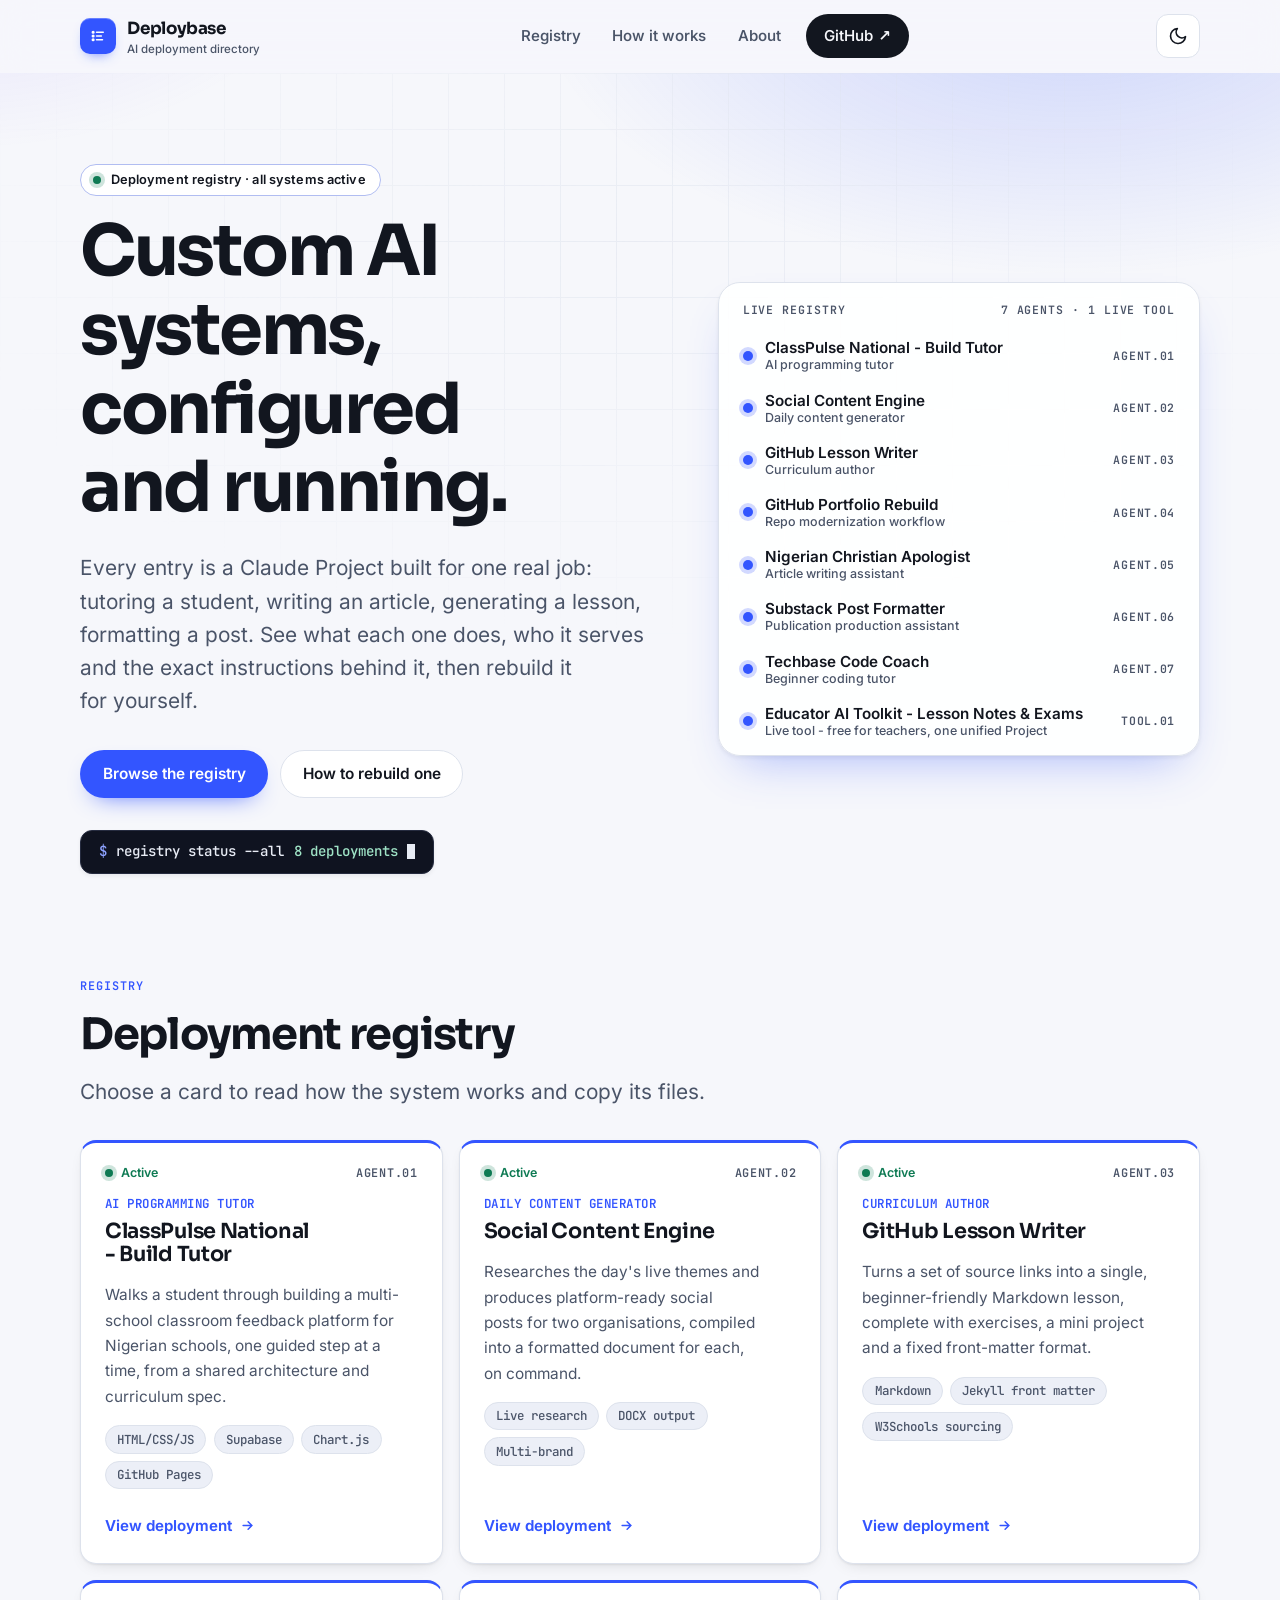
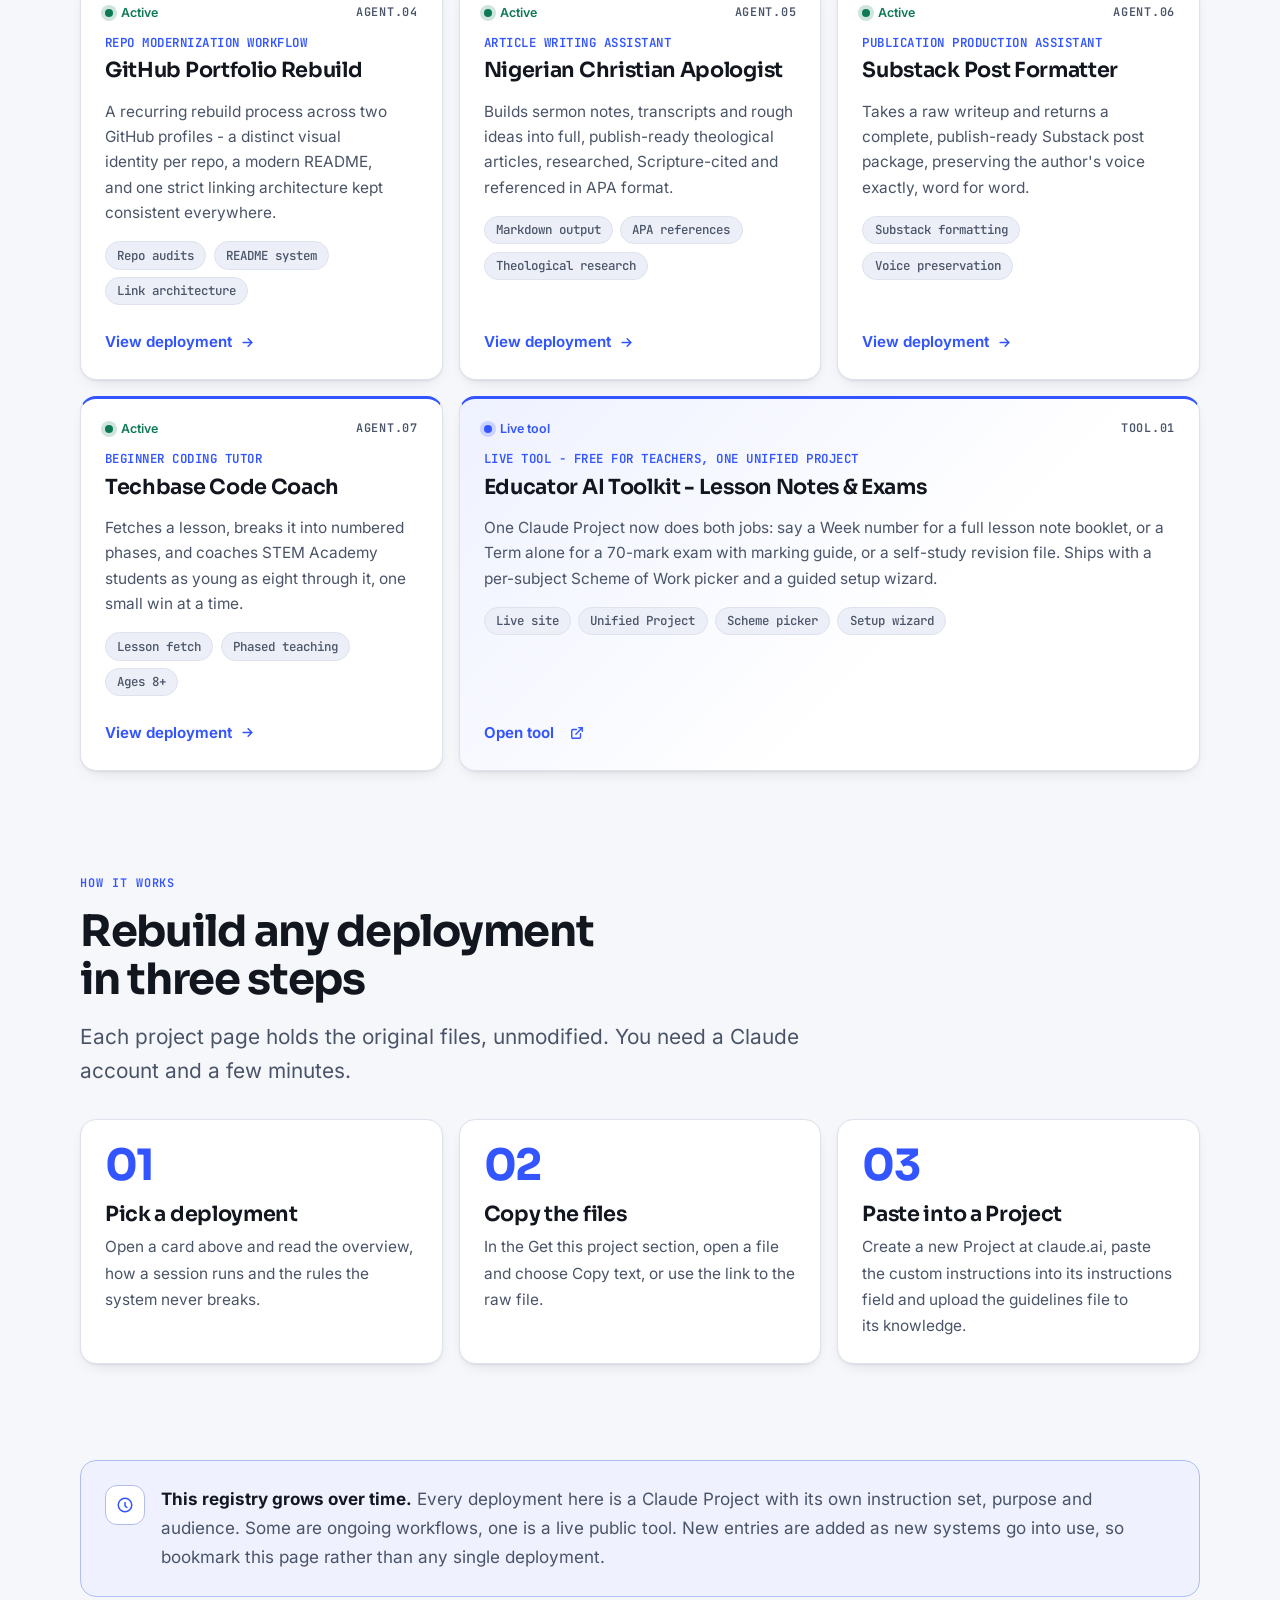
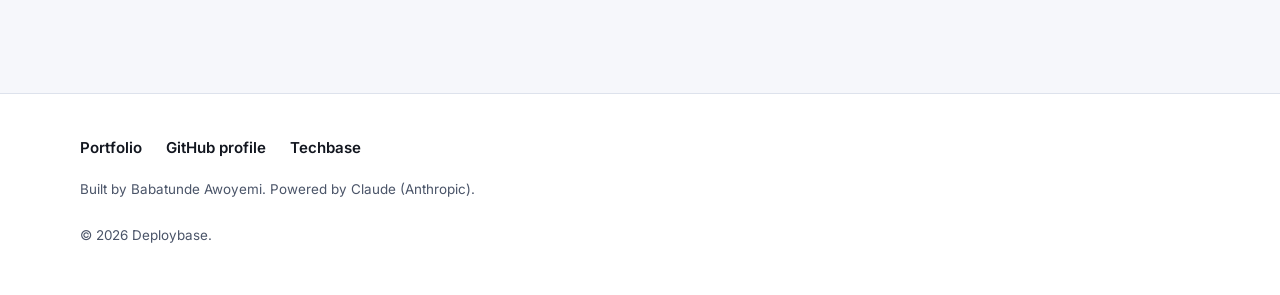
==== commit b07ba8e1: "Premium redesign: design system, dark mode, installable offline PWA - New design system with OKLCH-d" ====
--- a/index.html
+++ b/index.html
@@ -1,62 +1,88 @@
-<!doctype html>
+<!DOCTYPE html>
 <html lang="en" data-theme="deploybase">
 <head>
 <meta charset="utf-8">
 <meta name="viewport" content="width=device-width, initial-scale=1, viewport-fit=cover">
 <title>Deploybase - AI Deployment Directory</title>
-<meta name="description" content="A directory of configured, deployed AI systems: programming tutors, content engines, writing assistants and live tools built by Babatunde Awoyemi / Techbase Consultant Services.">
+<meta name="description" content="A directory of configured, deployed AI systems, each with the exact instructions behind it. Built by Babatunde Awoyemi and Techbase Consultant Services.">
 <link rel="canonical" href="https://babatundeawo.github.io/deploybase/">
-<meta name="theme-color" content="#3355ff">
-<meta http-equiv="Content-Security-Policy" content="default-src 'self'; script-src 'self'; style-src 'self' https://fonts.googleapis.com; font-src https://fonts.gstatic.com; img-src 'self' data:; connect-src 'self'; base-uri 'self'; form-action 'none'; object-src 'none'">
+<meta name="theme-color" content="#f6f7fb" media="(prefers-color-scheme: light)" data-scheme="light" data-media="(prefers-color-scheme: light)">
+<meta name="theme-color" content="#0b0f19" media="(prefers-color-scheme: dark)" data-scheme="dark" data-media="(prefers-color-scheme: dark)">
+<meta http-equiv="Content-Security-Policy" content="default-src 'self'; script-src 'self'; style-src 'self'; font-src 'self'; img-src 'self' data:; connect-src 'self'; manifest-src 'self'; worker-src 'self'; base-uri 'self'; form-action 'none'; object-src 'none'">
 <meta name="referrer" content="strict-origin-when-cross-origin">
 <link rel="icon" href="favicon.svg" type="image/svg+xml">
 <link rel="icon" href="favicon.ico" sizes="48x48">
 <link rel="apple-touch-icon" href="apple-touch-icon.png">
 <link rel="manifest" href="manifest.webmanifest">
+<meta name="apple-mobile-web-app-capable" content="yes">
+<meta name="mobile-web-app-capable" content="yes">
+<meta name="apple-mobile-web-app-title" content="Deploybase">
+<meta name="apple-mobile-web-app-status-bar-style" content="default">
 <meta property="og:type" content="website">
 <meta property="og:site_name" content="Deploybase">
 <meta property="og:title" content="Deploybase - AI Deployment Directory">
-<meta property="og:description" content="A directory of configured, deployed AI systems: programming tutors, content engines, writing assistants and live tools built by Babatunde Awoyemi / Techbase Consultant Services.">
+<meta property="og:description" content="A directory of configured, deployed AI systems, each with the exact instructions behind it.">
 <meta property="og:url" content="https://babatundeawo.github.io/deploybase/">
 <meta property="og:image" content="https://babatundeawo.github.io/deploybase/assets/img/og/deploybase.png">
 <meta property="og:image:width" content="1200">
 <meta property="og:image:height" content="630">
-<meta property="og:image:alt" content="Deploybase - AI Deployment Directory">
+<meta property="og:image:alt" content="Deploybase, a directory of configured AI systems">
 <meta name="twitter:card" content="summary_large_image">
 <meta name="twitter:title" content="Deploybase - AI Deployment Directory">
-<meta name="twitter:description" content="A directory of configured, deployed AI systems: programming tutors, content engines, writing assistants and live tools built by Babatunde Awoyemi / Techbase Consultant Services.">
+<meta name="twitter:description" content="A directory of configured, deployed AI systems, each with the exact instructions behind it.">
 <meta name="twitter:image" content="https://babatundeawo.github.io/deploybase/assets/img/og/deploybase.png">
-<link rel="preconnect" href="https://fonts.googleapis.com">
-<link rel="preconnect" href="https://fonts.gstatic.com" crossorigin>
-<link rel="stylesheet" href="https://fonts.googleapis.com/css2?family=Sora:wght@500;600;700&family=Inter:wght@400;500;600&family=JetBrains+Mono:wght@500;600&display=swap">
+<script src="assets/js/theme-init.js"></script>
+<link rel="preload" href="assets/fonts/sora.woff2" as="font" type="font/woff2" crossorigin>
+<link rel="preload" href="assets/fonts/inter.woff2" as="font" type="font/woff2" crossorigin>
+<link rel="stylesheet" href="assets/css/fonts.css">
 <link rel="stylesheet" href="assets/css/site.css">
 <link rel="stylesheet" href="assets/css/themes.css">
 <script src="assets/js/site.js" defer></script>
 <!-- ld:start -->
-<script type="application/ld+json">{"@context":"https://schema.org","@type":"CollectionPage","name":"Deploybase - AI Deployment Directory","url":"https://babatundeawo.github.io/deploybase/","inLanguage":"en","author":{"@type":"Person","name":"Babatunde Awoyemi","url":"https://babatundeawo.github.io/"},"mainEntity":{"@type":"ItemList","numberOfItems":8,"itemListElement":[{"@type":"ListItem","position":1,"name":"ClassPulse National - Build Tutor","url":"https://babatundeawo.github.io/deploybase/classpulse-national/"},{"@type":"ListItem","position":2,"name":"Social Content Engine","url":"https://babatundeawo.github.io/deploybase/social-content-engine/"},{"@type":"ListItem","position":3,"name":"GitHub Lesson Writer","url":"https://babatundeawo.github.io/deploybase/github-lesson-writer/"},{"@type":"ListItem","position":4,"name":"GitHub Portfolio Rebuild","url":"https://babatundeawo.github.io/deploybase/github-portfolio-rebuild/"},{"@type":"ListItem","position":5,"name":"Nigerian Christian Apologist","url":"https://babatundeawo.github.io/deploybase/nigerian-christian-apologist/"},{"@type":"ListItem","position":6,"name":"Substack Post Formatter","url":"https://babatundeawo.github.io/deploybase/substack-post-formatter/"},{"@type":"ListItem","position":7,"name":"Techbase Code Coach","url":"https://babatundeawo.github.io/deploybase/techbase-code-coach/"},{"@type":"ListItem","position":8,"name":"Educator AI Toolkit - Lesson Notes & Exams","url":"https://babatundeawo.github.io/educator-ai-toolkit/"}]}}</script>
+<script type="application/ld+json">{"@context":"https://schema.org","@graph":[{"@type":"WebSite","@id":"https://babatundeawo.github.io/deploybase/#website","name":"Deploybase","url":"https://babatundeawo.github.io/deploybase/","inLanguage":"en","publisher":{"@type":"Person","name":"Babatunde Awoyemi","url":"https://babatundeawo.github.io/"}},{"@type":"CollectionPage","name":"Deploybase - AI Deployment Directory","url":"https://babatundeawo.github.io/deploybase/","inLanguage":"en","isPartOf":{"@id":"https://babatundeawo.github.io/deploybase/#website"},"author":{"@type":"Person","name":"Babatunde Awoyemi","url":"https://babatundeawo.github.io/"},"mainEntity":{"@type":"ItemList","numberOfItems":8,"itemListElement":[{"@type":"ListItem","position":1,"name":"ClassPulse National - Build Tutor","url":"https://babatundeawo.github.io/deploybase/classpulse-national/"},{"@type":"ListItem","position":2,"name":"Social Content Engine","url":"https://babatundeawo.github.io/deploybase/social-content-engine/"},{"@type":"ListItem","position":3,"name":"GitHub Lesson Writer","url":"https://babatundeawo.github.io/deploybase/github-lesson-writer/"},{"@type":"ListItem","position":4,"name":"GitHub Portfolio Rebuild","url":"https://babatundeawo.github.io/deploybase/github-portfolio-rebuild/"},{"@type":"ListItem","position":5,"name":"Nigerian Christian Apologist","url":"https://babatundeawo.github.io/deploybase/nigerian-christian-apologist/"},{"@type":"ListItem","position":6,"name":"Substack Post Formatter","url":"https://babatundeawo.github.io/deploybase/substack-post-formatter/"},{"@type":"ListItem","position":7,"name":"Techbase Code Coach","url":"https://babatundeawo.github.io/deploybase/techbase-code-coach/"},{"@type":"ListItem","position":8,"name":"Educator AI Toolkit - Lesson Notes & Exams","url":"https://babatundeawo.github.io/educator-ai-toolkit/"}]}}]}</script>
 <!-- ld:end -->
 </head>
 <body>
 <a class="skip-link" href="#main">Skip to content</a>
 <header class="site-header">
   <div class="container bar">
-    <a class="brand" href="./"><span class="brand-mark"><span class="mark-core"></span></span><span>Deploybase<small>AI deployment directory</small></span></a>
+    <a class="brand" href="./"><span class="brand-mark"><svg viewBox="0 0 24 24" fill="none" stroke="currentColor" stroke-width="2" stroke-linecap="round" aria-hidden="true" focusable="false"><circle cx="5.5" cy="7" r="1.1" fill="currentColor"/><circle cx="5.5" cy="12" r="1.1" fill="currentColor"/><circle cx="5.5" cy="17" r="1.1" fill="currentColor"/><path d="M10 7h9M10 12h6.5M10 17h8"/></svg></span><span>Deploybase<small>AI deployment directory</small></span></a>
     <nav class="nav" id="site-nav" data-nav aria-label="Primary">
     <a href="#registry">Registry</a>
+    <a href="#how-it-works">How it works</a>
     <a href="#about">About</a>
     <a class="cta" href="https://github.com/babatundeawo" target="_blank" rel="noopener noreferrer">GitHub <span aria-hidden="true">&nearr;</span><span class="sr-only">(opens in a new tab)</span></a>
     </nav>
-    <button class="hamburger" type="button" data-hamburger aria-label="Open menu" aria-expanded="false" aria-controls="site-nav"><span class="bars"></span></button>
+    <div class="nav-tools"><button class="theme-toggle" type="button" data-theme-toggle aria-label="Switch theme"><svg class="i-moon" viewBox="0 0 24 24" fill="none" stroke="currentColor" stroke-width="2" stroke-linecap="round" stroke-linejoin="round" aria-hidden="true" focusable="false"><path d="M21 12.8A9 9 0 1 1 11.2 3a7 7 0 0 0 9.8 9.8z"/></svg><svg class="i-sun" viewBox="0 0 24 24" fill="none" stroke="currentColor" stroke-width="2" stroke-linecap="round" stroke-linejoin="round" aria-hidden="true" focusable="false"><circle cx="12" cy="12" r="4"/><path d="M12 2v2M12 20v2M4.9 4.9l1.4 1.4M17.7 17.7l1.4 1.4M2 12h2M20 12h2M4.9 19.1l1.4-1.4M17.7 6.3l1.4-1.4"/></svg></button><button class="hamburger" type="button" data-hamburger aria-label="Open menu" aria-expanded="false" aria-controls="site-nav"><span class="bars"></span></button></div>
   </div>
-  <noscript><div class="container nav-noscript"><a href="#registry">Registry</a> <a href="#about">About</a> <a class="cta" href="https://github.com/babatundeawo" target="_blank" rel="noopener noreferrer">GitHub <span aria-hidden="true">&nearr;</span><span class="sr-only">(opens in a new tab)</span></a></div></noscript>
+  <noscript><div class="container nav-noscript"><a href="#registry">Registry</a> <a href="#how-it-works">How it works</a> <a href="#about">About</a> <a class="cta" href="https://github.com/babatundeawo" target="_blank" rel="noopener noreferrer">GitHub <span aria-hidden="true">&nearr;</span><span class="sr-only">(opens in a new tab)</span></a></div></noscript>
 </header>
 <main id="main">
   <section class="hero">
-    <div class="container">
-      <div class="eyebrow"><span class="dot" aria-hidden="true"></span>Deployment registry &middot; all systems active</div>
-      <h1>Custom AI systems, configured and running.</h1>
-      <p class="lede">Every card below is a Claude Project built for one real job: tutoring a student, writing an article, generating a lesson, formatting a post. This directory tracks what each one does, who it serves, and how a session with it actually runs.</p>
-      <p class="terminal"><span class="prompt" aria-hidden="true">$</span> <span>registry status --all</span> <span class="out"><!-- terminal:start -->8 deployments<!-- terminal:end --></span><span class="cursor" aria-hidden="true"></span></p>
+    <div class="container hero-grid">
+      <div>
+        <div class="eyebrow"><span class="dot" aria-hidden="true"></span>Deployment registry &middot; all systems active</div>
+        <h1>Custom AI systems, configured and running.</h1>
+        <p class="lede">Every entry is a Claude Project built for one real job: tutoring a student, writing an article, generating a lesson, formatting a post. See what each one does, who it serves and the exact instructions behind it, then rebuild it for yourself.</p>
+        <div class="hero-actions">
+          <a class="btn btn-primary" href="#registry">Browse the registry</a>
+          <a class="btn btn-ghost" href="#how-it-works">How to rebuild one</a>
+        </div>
+        <p class="terminal"><span class="prompt" aria-hidden="true">$</span> <span>registry status --all</span> <span class="out"><!-- terminal:start -->8 deployments<!-- terminal:end --></span><span class="cursor" aria-hidden="true"></span></p>
+      </div>
+      <ol class="ledger">
+        <li class="ledger-head" aria-hidden="true"><span>Live registry</span><span><!-- count:start -->7 agents &middot; 1 live tool<!-- count:end --></span></li>
+<!-- ledger:start -->
+        <li data-theme="classpulse-national"><a href="classpulse-national/"><span class="led" aria-hidden="true"></span><span class="l-name">ClassPulse National - Build Tutor<small>AI programming tutor</small></span><span class="l-id">AGENT.01</span></a></li>
+        <li data-theme="social-content-engine"><a href="social-content-engine/"><span class="led" aria-hidden="true"></span><span class="l-name">Social Content Engine<small>Daily content generator</small></span><span class="l-id">AGENT.02</span></a></li>
+        <li data-theme="github-lesson-writer"><a href="github-lesson-writer/"><span class="led" aria-hidden="true"></span><span class="l-name">GitHub Lesson Writer<small>Curriculum author</small></span><span class="l-id">AGENT.03</span></a></li>
+        <li data-theme="github-portfolio-rebuild"><a href="github-portfolio-rebuild/"><span class="led" aria-hidden="true"></span><span class="l-name">GitHub Portfolio Rebuild<small>Repo modernization workflow</small></span><span class="l-id">AGENT.04</span></a></li>
+        <li data-theme="nigerian-christian-apologist"><a href="nigerian-christian-apologist/"><span class="led" aria-hidden="true"></span><span class="l-name">Nigerian Christian Apologist<small>Article writing assistant</small></span><span class="l-id">AGENT.05</span></a></li>
+        <li data-theme="substack-post-formatter"><a href="substack-post-formatter/"><span class="led" aria-hidden="true"></span><span class="l-name">Substack Post Formatter<small>Publication production assistant</small></span><span class="l-id">AGENT.06</span></a></li>
+        <li data-theme="techbase-code-coach"><a href="techbase-code-coach/"><span class="led" aria-hidden="true"></span><span class="l-name">Techbase Code Coach<small>Beginner coding tutor</small></span><span class="l-id">AGENT.07</span></a></li>
+        <li data-theme="lesson-note-generator"><a href="https://babatundeawo.github.io/educator-ai-toolkit/" target="_blank" rel="noopener noreferrer"><span class="led" aria-hidden="true"></span><span class="l-name">Educator AI Toolkit - Lesson Notes &amp; Exams<span class="sr-only"> (opens in a new tab)</span><small>Live tool - free for teachers, one unified Project</small></span><span class="l-id">TOOL.01</span></a></li>
+<!-- ledger:end -->
+      </ol>
     </div>
   </section>
 
@@ -65,7 +91,7 @@
       <div class="section-head">
         <span class="tag">Registry</span>
         <h2 id="registry-title">Deployment registry</h2>
-        <span class="count"><!-- count:start -->7 agents &middot; 1 live tool<!-- count:end --></span>
+        <p>Choose a card to read how the system works and copy its files.</p>
       </div>
       <div class="registry">
 <!-- registry:start -->
@@ -175,6 +201,21 @@
         </a>
 <!-- registry:end -->
       </div>
+    </div>
+  </section>
+
+  <section class="section" id="how-it-works" aria-labelledby="how-title">
+    <div class="container">
+      <div class="section-head">
+        <span class="tag">How it works</span>
+        <h2 id="how-title">Rebuild any deployment in three steps</h2>
+        <p>Each project page holds the original files, unmodified. You need a Claude account and a few minutes.</p>
+      </div>
+      <ol class="steps">
+        <li><h3>Pick a deployment</h3><p>Open a card above and read the overview, how a session runs and the rules the system never breaks.</p></li>
+        <li><h3>Copy the files</h3><p>In the Get this project section, open a file and choose Copy text, or use the link to the raw file.</p></li>
+        <li><h3>Paste into a Project</h3><p>Create a new Project at claude.ai, paste the custom instructions into its instructions field and upload the guidelines file to its knowledge.</p></li>
+      </ol>
     </div>
   </section>
 
@@ -182,7 +223,7 @@
     <div class="container">
       <div class="note-card">
         <div class="icon"><svg width="18" height="18" viewBox="0 0 24 24" fill="none" stroke="currentColor" stroke-width="2" aria-hidden="true" focusable="false"><circle cx="12" cy="12" r="9"/><path d="M12 8v5l3 3"/></svg></div>
-        <p><strong>This registry grows over time.</strong> Every deployment here is a Claude Project with its own instruction set, purpose and audience. Some are ongoing workflows, one is a live public tool. New entries get added as new systems go into use, so bookmark this page rather than any single deployment.</p>
+        <p><strong>This registry grows over time.</strong> Every deployment here is a Claude Project with its own instruction set, purpose and audience. Some are ongoing workflows, one is a live public tool. New entries are added as new systems go into use, so bookmark this page rather than any single deployment.</p>
       </div>
     </div>
   </section>
@@ -195,6 +236,7 @@
       <a href="https://github.com/techbaseng" target="_blank" rel="noopener noreferrer">Techbase</a>
     </div>
     <p class="fine">Built by Babatunde Awoyemi. Powered by Claude (Anthropic).</p>
+    <div class="footer-tools"><button class="btn btn-ghost btn-sm install-link" type="button" data-install hidden>Install app</button><button class="btn btn-ghost btn-sm" type="button" data-share hidden>Share this page</button></div>
     <p class="fine">&copy; <span data-year>2026</span> Deploybase.</p>
   </div>
 </footer>
--- a/assets/css/fonts.css
+++ b/assets/css/fonts.css
@@ -0,0 +1,17 @@
+/* Self-hosted fonts (Fontsource builds of open-licence families, Latin subset, WOFF2).
+   Nothing is requested from Google or any other site. Licences are listed in the README. */
+
+@font-face { font-family: "Sora"; font-style: normal; font-weight: 100 800; font-display: swap; src: url("../fonts/sora.woff2") format("woff2"); }
+@font-face { font-family: "Inter"; font-style: normal; font-weight: 100 900; font-display: swap; src: url("../fonts/inter.woff2") format("woff2"); }
+@font-face { font-family: "JetBrains Mono"; font-style: normal; font-weight: 100 800; font-display: swap; src: url("../fonts/jetbrains-mono.woff2") format("woff2"); }
+@font-face { font-family: "Nunito"; font-style: normal; font-weight: 200 1000; font-display: swap; src: url("../fonts/nunito.woff2") format("woff2"); }
+@font-face { font-family: "Plus Jakarta Sans"; font-style: normal; font-weight: 200 800; font-display: swap; src: url("../fonts/plus-jakarta-sans.woff2") format("woff2"); }
+@font-face { font-family: "Space Grotesk"; font-style: normal; font-weight: 300 700; font-display: swap; src: url("../fonts/space-grotesk.woff2") format("woff2"); }
+@font-face { font-family: "Manrope"; font-style: normal; font-weight: 200 800; font-display: swap; src: url("../fonts/manrope.woff2") format("woff2"); }
+@font-face { font-family: "Fraunces"; font-style: normal; font-weight: 100 900; font-display: swap; src: url("../fonts/fraunces.woff2") format("woff2"); }
+@font-face { font-family: "Source Serif 4"; font-style: normal; font-weight: 200 900; font-display: swap; src: url("../fonts/source-serif-4.woff2") format("woff2"); }
+@font-face { font-family: "Fredoka"; font-style: normal; font-weight: 300 700; font-display: swap; src: url("../fonts/fredoka.woff2") format("woff2"); }
+@font-face { font-family: "Libre Baskerville"; font-style: normal; font-weight: 400 700; font-display: swap; src: url("../fonts/libre-baskerville.woff2") format("woff2"); }
+@font-face { font-family: "Poppins"; font-style: normal; font-weight: 500; font-display: swap; src: url("../fonts/poppins-500.woff2") format("woff2"); }
+@font-face { font-family: "Poppins"; font-style: normal; font-weight: 600; font-display: swap; src: url("../fonts/poppins-600.woff2") format("woff2"); }
+@font-face { font-family: "Poppins"; font-style: normal; font-weight: 700; font-display: swap; src: url("../fonts/poppins-700.woff2") format("woff2"); }
--- a/assets/css/site.css
+++ b/assets/css/site.css
@@ -7,7 +7,7 @@
 
 /* ---------- 1. Design tokens ---------- */
 :root {
-  color-scheme: light;
+  color-scheme: light dark;
 
   /* Brand (hub defaults). Project themes override the colour and font tokens. */
   --bg: #f6f7fb;
@@ -64,6 +64,9 @@
   --dur-3: 700ms;
 }
 
+html[data-scheme="light"] { color-scheme: light; }
+html[data-scheme="dark"] { color-scheme: dark; }
+
 /* Derived tokens are declared on every theme scope so they recompute per project. */
 :root,
 [data-theme] {
@@ -71,8 +74,8 @@
   --primary-tint: color-mix(in srgb, var(--primary) 14%, var(--surface));
   --primary-line: color-mix(in srgb, var(--primary) 26%, var(--line));
   --accent-soft: color-mix(in srgb, var(--accent) 16%, var(--surface));
-  --shadow-1: 0 1px 2px rgb(18 22 31 / 0.05), 0 6px 18px -10px rgb(18 22 31 / 0.18);
-  --shadow-2: 0 2px 4px rgb(18 22 31 / 0.05), 0 22px 44px -22px color-mix(in srgb, var(--primary) 38%, transparent);
+  --shadow-1: 0 1px 2px rgb(0 0 0 / 0.06), 0 6px 18px -10px rgb(0 0 0 / 0.22);
+  --shadow-2: 0 2px 4px rgb(0 0 0 / 0.06), 0 22px 44px -22px color-mix(in srgb, var(--primary) 42%, transparent);
 }
 
 /* ---------- 2. Base ---------- */
@@ -100,7 +103,7 @@
   overflow-x: clip;
 }
 
-::selection { background: color-mix(in srgb, var(--primary) 24%, white); color: var(--ink); }
+::selection { background: color-mix(in srgb, var(--primary) 30%, var(--bg)); color: var(--ink); }
 
 ::-webkit-scrollbar { width: 11px; height: 11px; }
 ::-webkit-scrollbar-track { background: var(--bg); }
@@ -116,7 +119,7 @@
 h2 { font-size: var(--step-3); letter-spacing: -0.03em; font-weight: 700; }
 h3 { font-size: var(--step-1); letter-spacing: -0.015em; font-weight: 650; }
 h4 { font-size: var(--step-0); letter-spacing: -0.01em; font-weight: 650; }
-p { margin: 0; text-wrap: pretty; }
+p { margin: 0; text-wrap: pretty; overflow-wrap: break-word; }
 a { color: var(--primary); text-underline-offset: 3px; }
 code { font-family: var(--font-mono); font-size: 0.88em; background: var(--primary-soft); border: 1px solid var(--primary-line); padding: 0.1em 0.4em; border-radius: 6px; }
 button { font: inherit; color: inherit; }
@@ -134,7 +137,7 @@
 
 .skip-link {
   position: fixed; left: var(--space-4); top: -4rem; z-index: 200;
-  background: var(--ink); color: #fff; padding: 0.75rem 1.1rem; border-radius: 10px;
+  background: var(--ink); color: var(--bg); padding: 0.75rem 1.1rem; border-radius: 10px;
   text-decoration: none; font-weight: 600; transition: top var(--dur-1) var(--ease-out);
 }
 .skip-link:focus { top: var(--space-4); }
@@ -155,7 +158,7 @@
   min-height: var(--header-h);
   transition: min-height var(--dur-2) var(--ease-out);
 }
-.site-header.is-scrolled { border-bottom-color: var(--line); box-shadow: 0 8px 24px -18px rgb(18 22 31 / 0.35); }
+.site-header.is-scrolled { border-bottom-color: var(--line); box-shadow: 0 8px 24px -18px rgb(0 0 0 / 0.45); }
 .site-header.is-scrolled .bar { min-height: var(--header-h-small); }
 
 .brand-group { display: flex; align-items: center; min-width: 0; }
@@ -194,7 +197,7 @@
 .nav a:hover::after, .nav a[aria-current="true"]::after { transform: scaleX(1); }
 .nav a.cta {
   margin-left: var(--space-2); padding: 0 1.1rem; border-radius: 999px; gap: 0.35rem;
-  background: var(--ink); color: #fff;
+  background: var(--ink); color: var(--bg);
   transition: transform var(--dur-1) var(--ease-out), background var(--dur-1) var(--ease-out);
 }
 .nav a.cta:hover { background: var(--primary); color: var(--primary-ink); transform: translateY(-1px); }
@@ -257,6 +260,7 @@
 .btn[disabled], .btn[aria-disabled="true"] { opacity: 0.5; pointer-events: none; }
 .btn-sm { min-height: 44px; padding: 0 1rem; font-size: 0.88rem; }
 .btn.is-copied { background: var(--success); color: #fff; }
+.btn:disabled { cursor: not-allowed; }
 
 /* ---------- 5. Hero ---------- */
 .hero {
@@ -288,7 +292,7 @@
 
 .terminal {
   display: inline-flex; flex-wrap: wrap; align-items: center; gap: 0.6rem; margin-top: var(--space-6);
-  padding: 0.7rem 1.1rem; border-radius: 12px; background: var(--ink); color: #e8ecf5;
+  padding: 0.7rem 1.1rem; border-radius: 12px; background: #0f1320; border: 1px solid #262c40; color: #e8ecf5;
   font: 500 0.88rem/1.4 var(--font-mono); box-shadow: var(--shadow-2);
 }
 .terminal .prompt { color: #8da2ff; }
@@ -402,6 +406,7 @@
   display: grid; place-items: center; min-width: 40px; height: 40px; padding: 0 0.5rem; border-radius: 12px;
   background: var(--primary); color: var(--primary-ink); font: 600 0.82rem/1 var(--font-mono);
 }
+.list-item h3 { font-size: var(--step-0); letter-spacing: -0.01em; }
 .list-item p { margin-top: 0.2rem; color: var(--ink-soft); font-size: 0.96rem; }
 
 .table-wrap { overflow-x: auto; border: 1px solid var(--line); border-radius: var(--radius); background: var(--surface); }
@@ -443,7 +448,9 @@
 .s-left { display: flex; align-items: center; gap: var(--space-4); min-width: 0; }
 .s-icon { display: grid; place-items: center; flex: none; width: 44px; height: 44px; border-radius: 12px; background: var(--primary-soft); border: 1px solid var(--primary-line); color: var(--primary); }
 .s-icon svg { width: 21px; height: 21px; }
-.s-sub { font-size: 0.88rem; color: var(--ink-soft); line-height: 1.45; overflow-wrap: anywhere; }
+.s-text { display: block; min-width: 0; }
+.s-title { display: block; font: 650 var(--step-0)/1.2 var(--font-head); letter-spacing: -0.01em; }
+.s-sub { display: block; font-size: 0.88rem; color: var(--ink-soft); line-height: 1.45; overflow-wrap: anywhere; }
 .chev { flex: none; width: 22px; height: 22px; color: var(--ink-soft); transition: transform var(--dur-2) var(--ease-out); }
 .filebox-wrap[open] .chev { transform: rotate(90deg); }
 .filebox-body { padding: 0 var(--space-5) var(--space-5); }
@@ -467,12 +474,12 @@
 
 .toast {
   position: fixed; left: 50%; bottom: calc(var(--space-5) + env(safe-area-inset-bottom, 0px)); z-index: var(--z-toast);
-  padding: 0.75rem 1.2rem; border-radius: 999px; background: var(--ink); color: #fff; font-size: 0.9rem; font-weight: 600;
+  padding: 0.75rem 1.2rem; border-radius: 999px; background: var(--ink); color: var(--bg); font-size: 0.9rem; font-weight: 600;
   box-shadow: var(--shadow-2); opacity: 0; transform: translate(-50%, 12px); pointer-events: none;
   transition: opacity var(--dur-2) var(--ease-out), transform var(--dur-2) var(--ease-out);
 }
 .toast.is-visible { opacity: 1; transform: translate(-50%, 0); }
-.toast.is-error { background: var(--error); }
+.toast.is-error { background: var(--error); color: #fff; }
 
 .scroll-progress {
   position: fixed; inset: 0 0 auto; height: 3px; z-index: var(--z-progress); pointer-events: none;
@@ -496,11 +503,11 @@
 
 /* ---------- 11. Motion (progressive, no JavaScript required) ---------- */
 @media (prefers-reduced-motion: no-preference) {
-  .hero .container > * { animation: rise var(--dur-3) var(--ease-out) backwards; }
-  .hero .container > :nth-child(2) { animation-delay: 70ms; }
-  .hero .container > :nth-child(3) { animation-delay: 140ms; }
-  .hero .container > :nth-child(4) { animation-delay: 210ms; }
-  .hero .container > :nth-child(5) { animation-delay: 280ms; }
+  /* The headline and first paragraph are never animated, so the largest text paints immediately. */
+  .hero .eyebrow, .hero .hero-actions, .hero .terminal, .hero .kpi-row { animation: rise var(--dur-3) var(--ease-out) backwards; }
+  .hero .hero-actions { animation-delay: 80ms; }
+  .hero .terminal { animation-delay: 140ms; }
+  .hero .kpi-row { animation-delay: 200ms; }
   @keyframes rise { from { opacity: 0; transform: translateY(18px); } to { opacity: 1; transform: none; } }
 
   @supports (animation-timeline: view()) {
@@ -518,9 +525,116 @@
   *, *::before, *::after { animation: none !important; transition-duration: 0.01ms !important; }
 }
 
+/* ---------- 11b. Dark scheme helpers, signature, app UI ---------- */
+@media (prefers-color-scheme: dark) {
+  :root:not([data-scheme="light"]) { --success: #4cc38a; --warning: #e0a23a; --error: #ff7b86; --info: #6ea8ff; }
+}
+html[data-scheme="dark"] { --success: #4cc38a; --warning: #e0a23a; --error: #ff7b86; --info: #6ea8ff; }
+
+.nav-tools { display: flex; align-items: center; gap: var(--space-2); }
+.theme-toggle {
+  display: inline-grid; place-items: center; width: 44px; height: 44px; padding: 0; cursor: pointer;
+  border: 1px solid var(--line); border-radius: 12px; background: var(--surface); color: var(--ink);
+  transition: border-color var(--dur-1) var(--ease-out), transform var(--dur-1) var(--ease-out);
+}
+.theme-toggle:hover { border-color: var(--primary); color: var(--primary); }
+.theme-toggle:active { transform: scale(0.95); }
+.theme-toggle svg { width: 20px; height: 20px; }
+.theme-toggle .i-sun { display: none; }
+html[data-scheme="dark"] .theme-toggle .i-sun { display: block; }
+html[data-scheme="dark"] .theme-toggle .i-moon { display: none; }
+@media (prefers-color-scheme: dark) {
+  html:not([data-scheme]) .theme-toggle .i-sun { display: block; }
+  html:not([data-scheme]) .theme-toggle .i-moon { display: none; }
+}
+
+/* Hub signature: the live ledger. One row per deployment, each lit in its own colour. */
+.hero-grid { display: grid; gap: var(--space-7); align-items: center; }
+@media (min-width: 980px) { .hero-grid { grid-template-columns: minmax(0, 1.1fr) minmax(0, 0.9fr); } }
+.ledger {
+  margin: 0; padding: var(--space-2); list-style: none; border-radius: calc(var(--radius) + 6px);
+  background: color-mix(in srgb, var(--surface) 90%, transparent); border: 1px solid var(--line); box-shadow: var(--shadow-2);
+}
+.ledger-head {
+  display: flex; flex-wrap: wrap; justify-content: space-between; align-items: center; gap: var(--space-2) var(--space-3);
+  padding: var(--space-3) var(--space-4); font: 600 0.72rem/1.3 var(--font-mono); letter-spacing: 0.08em; text-transform: uppercase; color: var(--ink-soft);
+}
+.ledger li { margin: 0; }
+.ledger a {
+  display: grid; grid-template-columns: auto 1fr auto; align-items: center; gap: var(--space-3); min-height: 52px;
+  padding: 0.55rem var(--space-4); border-radius: calc(var(--radius) - 2px); color: var(--ink); text-decoration: none;
+  transition: background var(--dur-1) var(--ease-out), transform var(--dur-2) var(--ease-out);
+}
+.ledger a:hover { background: color-mix(in srgb, var(--primary) 9%, var(--surface)); }
+.ledger .led {
+  width: 10px; height: 10px; border-radius: 50%; background: var(--primary);
+  box-shadow: 0 0 0 4px color-mix(in srgb, var(--primary) 22%, transparent);
+}
+.ledger .l-name { min-width: 0; font-weight: 600; font-size: 0.95rem; line-height: 1.25; }
+.ledger .l-name small { display: block; font-weight: 500; font-size: 0.78rem; color: var(--ink-soft); }
+.ledger .l-id { font: 600 0.72rem/1 var(--font-mono); letter-spacing: 0.06em; color: var(--ink-soft); }
+@media (prefers-reduced-motion: no-preference) {
+  .ledger li { animation: rise var(--dur-3) var(--ease-out) backwards; animation-delay: calc(var(--i, 0) * 70ms + 200ms); }
+  .ledger li:nth-child(1) { --i: 0; } .ledger li:nth-child(2) { --i: 1; } .ledger li:nth-child(3) { --i: 2; } .ledger li:nth-child(4) { --i: 3; }
+  .ledger li:nth-child(5) { --i: 4; } .ledger li:nth-child(6) { --i: 5; } .ledger li:nth-child(7) { --i: 6; } .ledger li:nth-child(8) { --i: 7; }
+  .ledger li:nth-child(n+9) { --i: 8; }
+  .ledger .led { animation: pulse 2.8s ease-in-out infinite; animation-delay: calc(var(--i, 0) * 260ms); }
+  @keyframes pulse { 50% { box-shadow: 0 0 0 7px color-mix(in srgb, var(--primary) 6%, transparent); } }
+}
+
+.footer-tools { display: flex; flex-wrap: wrap; gap: var(--space-2); margin-top: var(--space-4); }
+.footer-tools [hidden] { display: none; }
+
+/* Numbered steps (hub: rebuild one yourself) */
+.steps { display: grid; gap: var(--space-4); grid-template-columns: repeat(3, minmax(0, 1fr)); counter-reset: step; margin: 0; padding: 0; list-style: none; }
+.steps li {
+  counter-increment: step; position: relative; padding: var(--space-5); border-radius: var(--radius);
+  background: var(--surface); border: 1px solid var(--line); box-shadow: var(--shadow-1);
+}
+.steps li::before {
+  content: counter(step, decimal-leading-zero); display: block; margin-bottom: var(--space-4);
+  font: 700 var(--step-3)/1 var(--font-head); letter-spacing: -0.04em; color: var(--primary);
+}
+.steps h3 { margin-bottom: var(--space-2); }
+.steps p { color: var(--ink-soft); font-size: 0.96rem; }
+@media (max-width: 820px) { .steps { grid-template-columns: 1fr; } }
+
+/* Install card and update toast */
+.app-card {
+  position: fixed; left: max(var(--space-4), env(safe-area-inset-left, 0px)); right: max(var(--space-4), env(safe-area-inset-right, 0px));
+  bottom: max(var(--space-4), env(safe-area-inset-bottom, 0px)); z-index: 80; max-width: 440px; margin-inline: auto;
+  display: grid; gap: var(--space-3); padding: var(--space-4) var(--space-5); border-radius: var(--radius);
+  background: var(--surface); color: var(--ink); border: 1px solid var(--primary-line); box-shadow: var(--shadow-2);
+}
+.app-card[hidden] { display: none; }
+.app-card h2 { font-size: var(--step-1); letter-spacing: -0.01em; }
+.app-card p { font-size: 0.92rem; line-height: 1.55; color: var(--ink-soft); }
+.app-card ol { margin: 0; padding-left: 1.2rem; font-size: 0.92rem; line-height: 1.6; color: var(--ink-soft); }
+.app-card ol strong { color: var(--ink); }
+.app-card .row { display: flex; flex-wrap: wrap; gap: var(--space-2); }
+.app-card.is-update { max-width: 420px; }
+@media (min-width: 640px) { .app-card { left: auto; right: max(var(--space-5), env(safe-area-inset-right, 0px)); margin: 0; } }
+.back-to-top { bottom: max(var(--space-4), env(safe-area-inset-bottom, 0px)); }
+.install-link[hidden] { display: none; }
+
+/* Offline banner */
+.net-banner {
+  position: fixed; inset: 0 0 auto; z-index: 95; padding: 0.55rem var(--gutter); text-align: center;
+  background: var(--warning); color: var(--bg); font-size: 0.86rem; font-weight: 600;
+}
+.net-banner[hidden] { display: none; }
+
+/* Skeleton for the file viewer */
+.sk-line { height: 0.9rem; margin: 0.6rem 0; border-radius: 6px; background: var(--surface-2); }
+
+@media (forced-colors: active) {
+  .btn, .card, .list-item, .kpi, .ledger a { border: 1px solid CanvasText; }
+  .ledger .led { background: Highlight; }
+}
+
 /* ---------- 12. Print ---------- */
 @media print {
-  .site-header, .back-to-top, .scroll-progress, .toast, .hamburger { display: none !important; }
+  .site-header, .back-to-top, .scroll-progress, .toast, .hamburger, .app-card, .net-banner, .theme-toggle { display: none !important; }
   .hero::before, .hero::after { display: none; }
   body { background: #fff; }
   .card, .list-item, .kpi { break-inside: avoid; box-shadow: none; }
